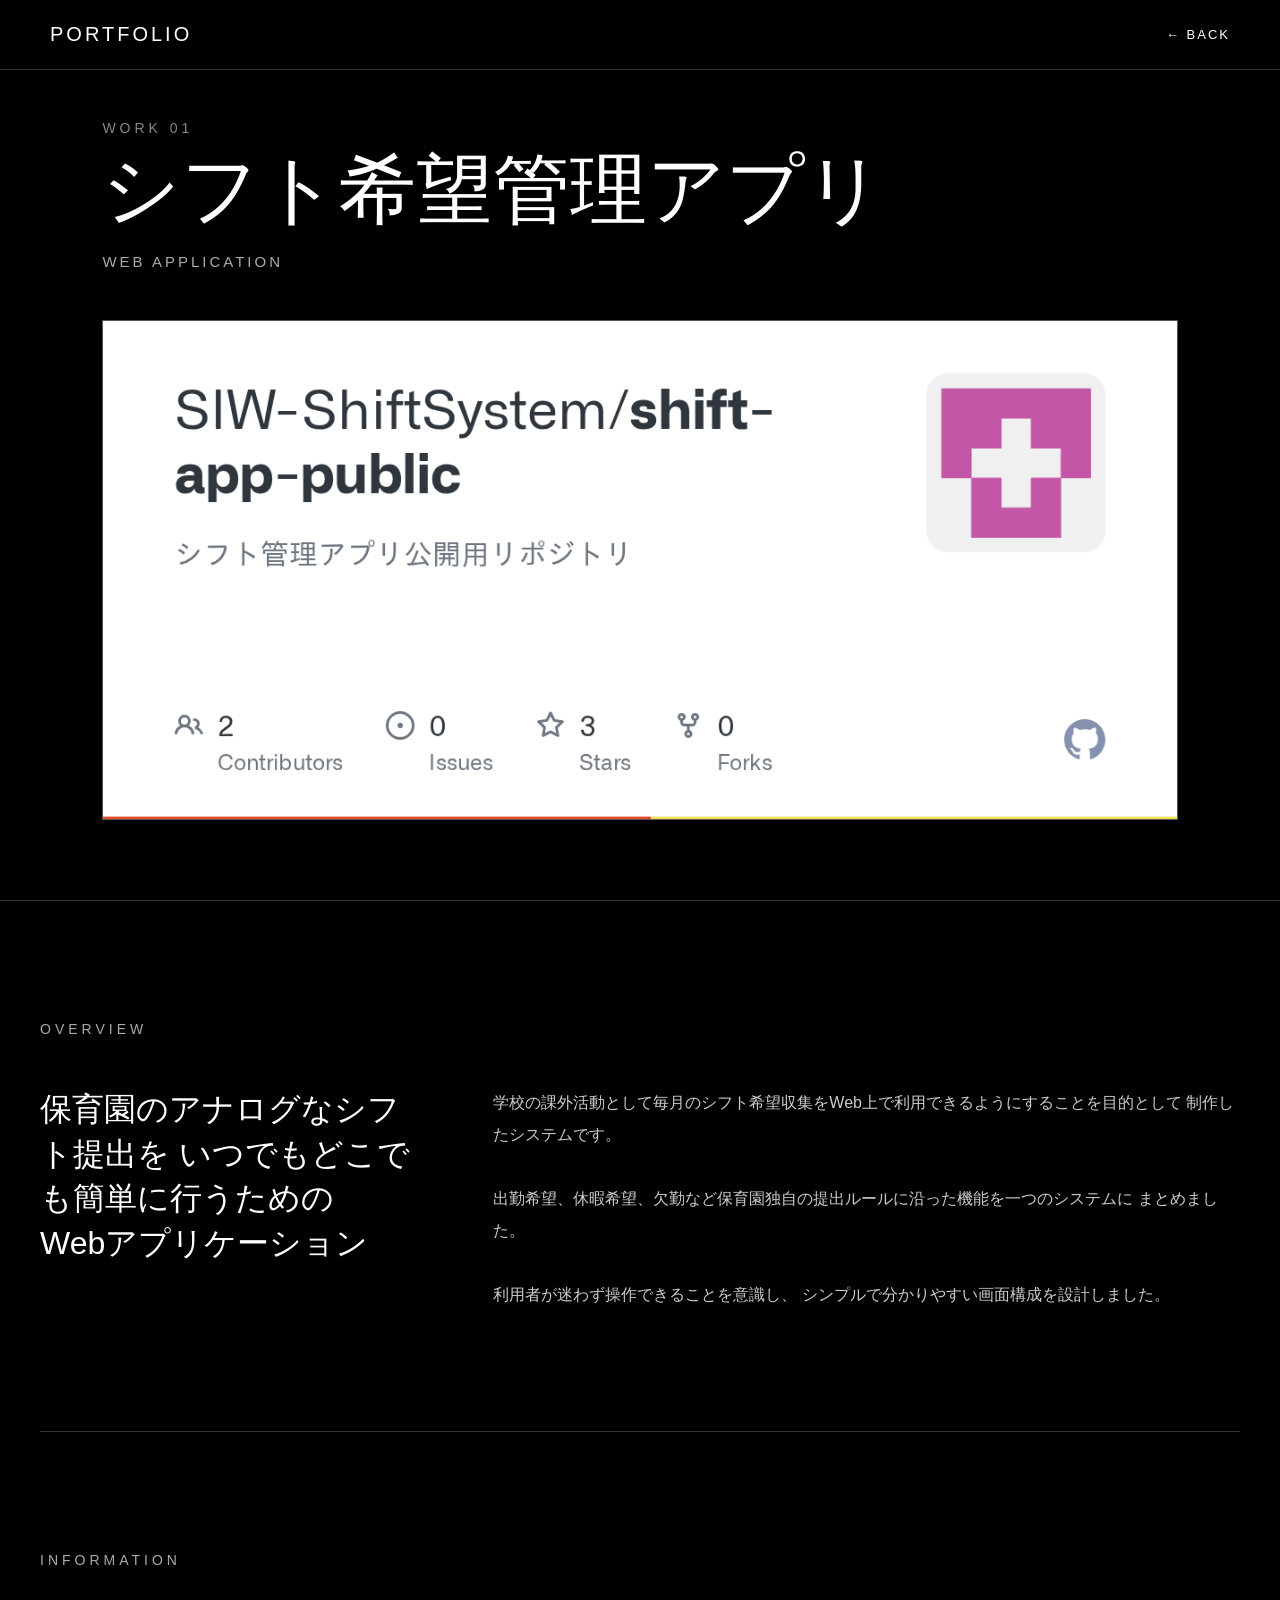
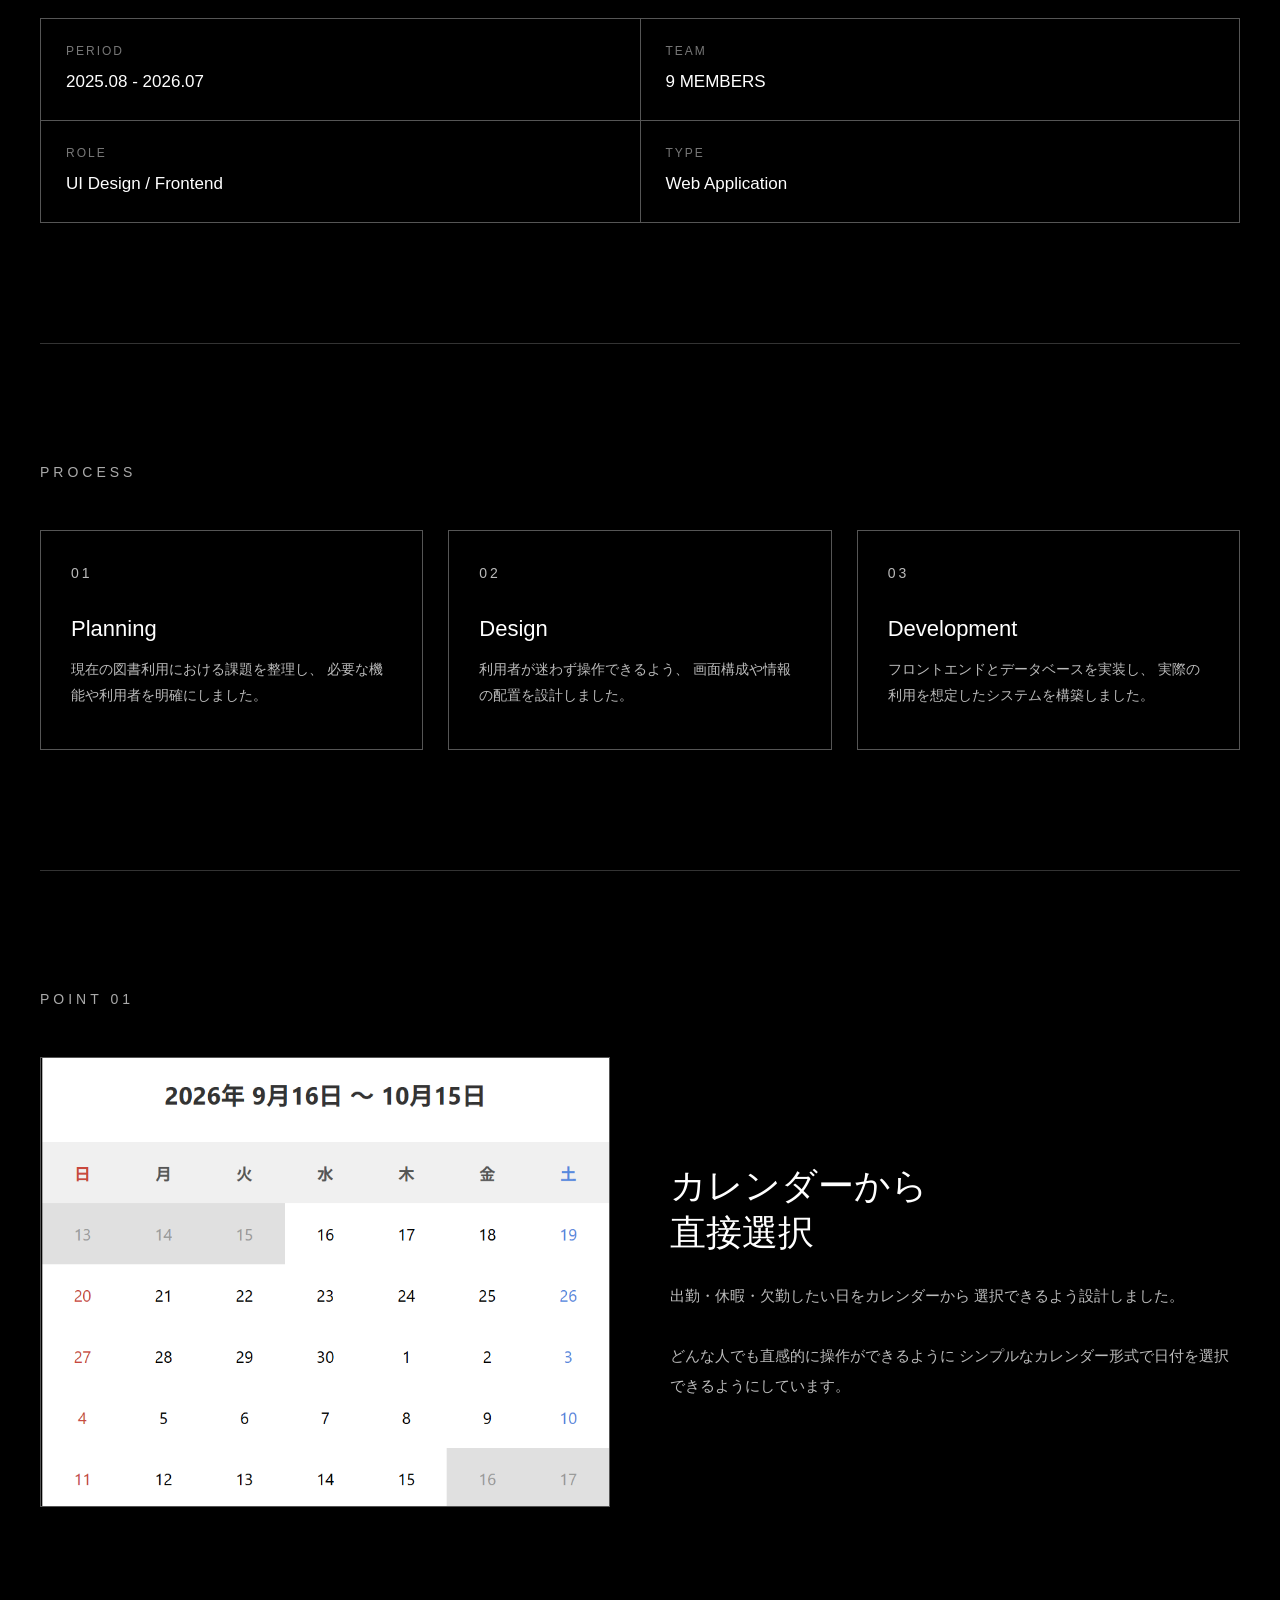
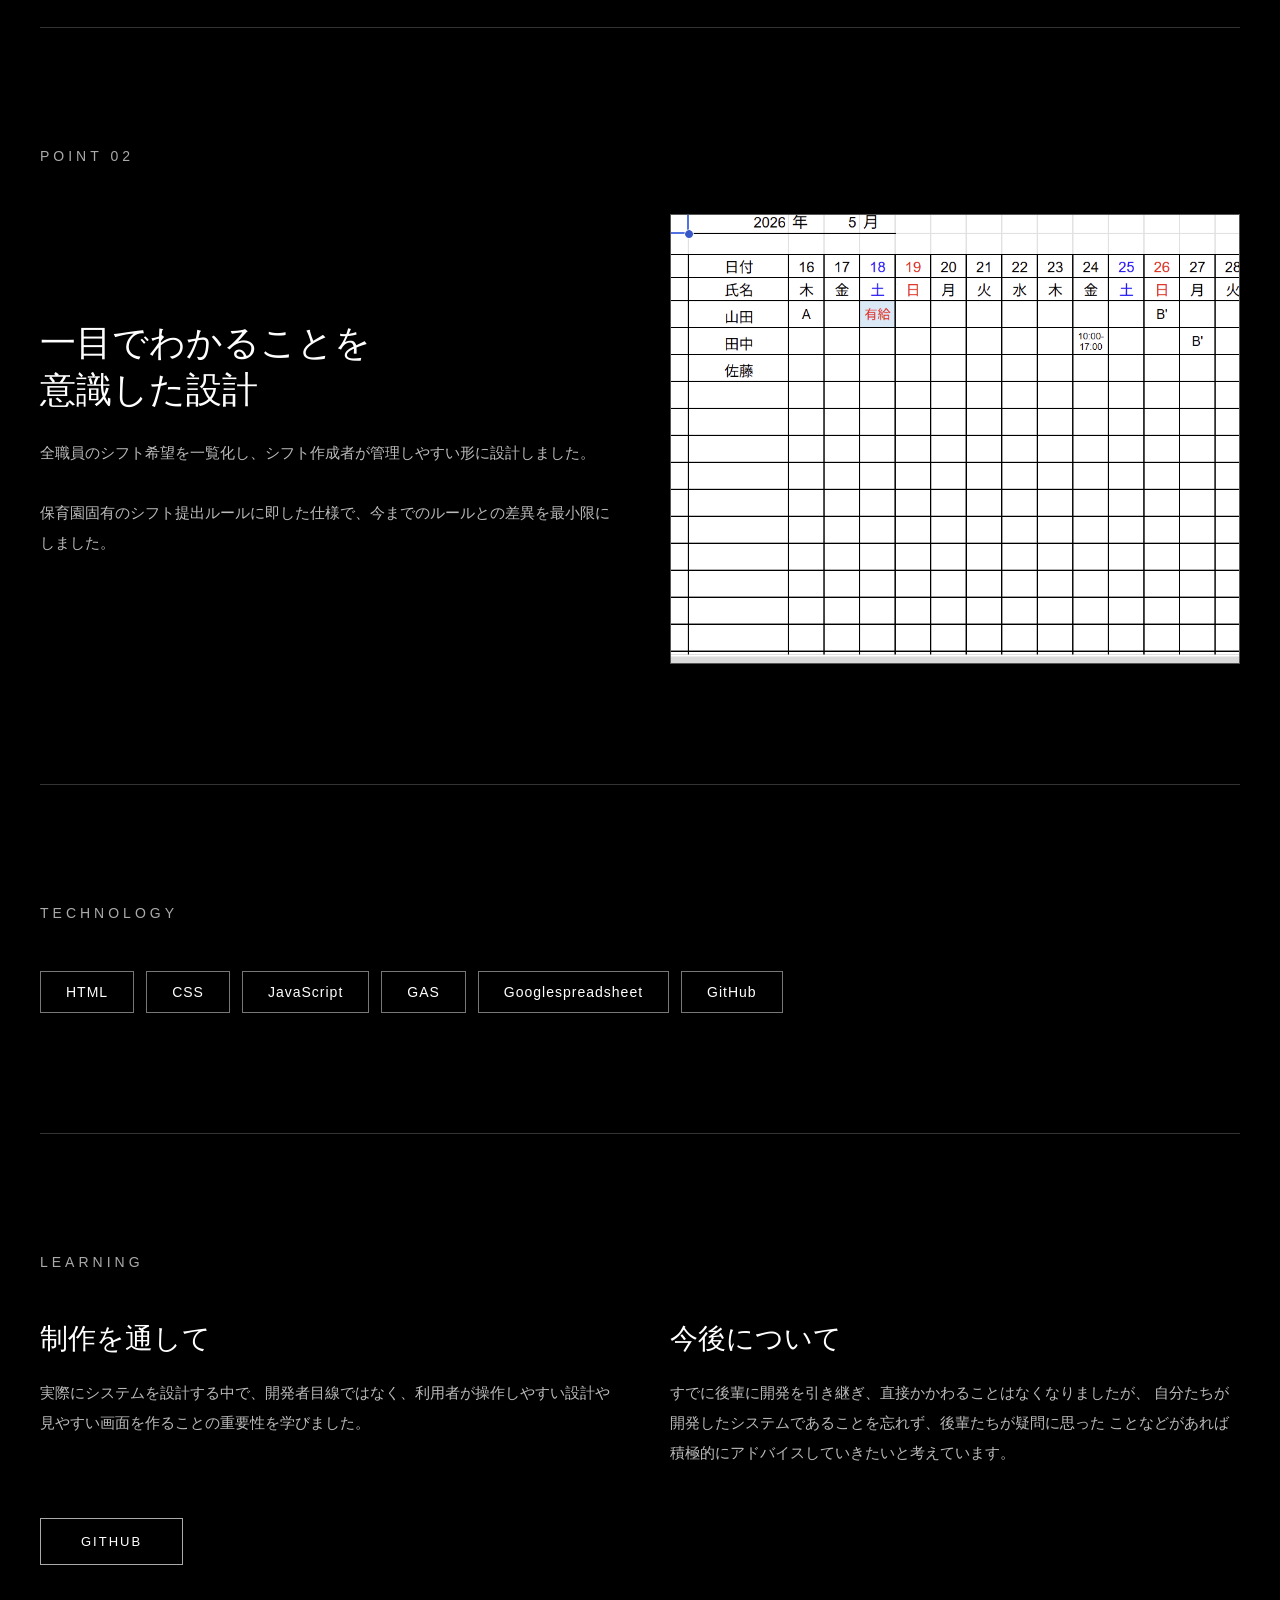
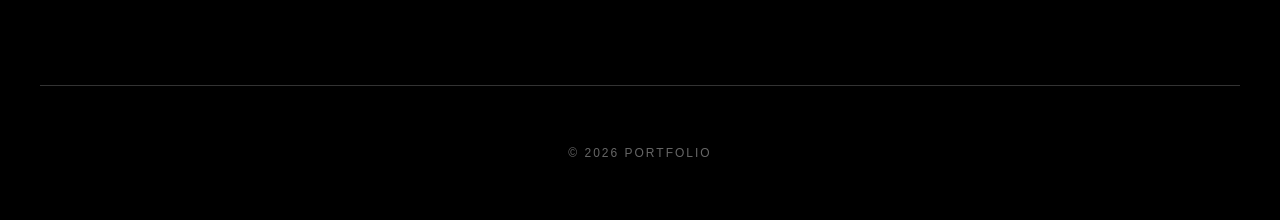
==== work-1.html @ 4e3cce35 "work-1.htmlの追加やそれに付随する" ====
<!DOCTYPE html>
<html lang="ja">

<head>
    <meta charset="UTF-8">
    <meta name="viewport" content="width=device-width, initial-scale=1.0">

    <title>WORK | Portfolio</title>

    <style>
        * {
            box-sizing: border-box;
            margin: 0;
            padding: 0;
        }

        html {
            scroll-behavior: smooth;
        }

        body {
            background: #000;
            color: #fff;
            font-family:
                Arial,
                "Noto Sans JP",
                sans-serif;
        }

        a {
            color: inherit;
            text-decoration: none;
        }

        /* ========================================
           HEADER
        ======================================== */

        header {
            position: fixed;
            top: 0;
            left: 0;

            width: 100%;
            height: 70px;

            display: flex;
            align-items: center;
            justify-content: space-between;

            padding: 0 50px;

            background: rgba(0, 0, 0, 0.85);
            border-bottom: 1px solid #333;

            z-index: 100;
        }

        .logo {
            font-size: 20px;
            letter-spacing: 3px;
        }

        .back {
            font-size: 13px;
            letter-spacing: 2px;
        }

        /* ========================================
           HERO
        ======================================== */

        .work-hero {
            min-height: 100vh;

            display: flex;
            align-items: center;

            padding: 120px 8% 80px;

            border-bottom: 1px solid #333;
        }

        .hero-inner {
            width: 1200px;
            max-width: 100%;
            margin: 0 auto;
        }

        .work-number {
            margin-bottom: 15px;

            font-size: 14px;
            letter-spacing: 4px;
            color: #888;
        }

        .work-title {
            font-size: clamp(42px, 6vw, 90px);
            font-weight: 400;
            line-height: 1;

            margin-bottom: 25px;
        }

        .work-category {
            font-size: 15px;
            letter-spacing: 3px;
            color: #aaa;

            margin-bottom: 50px;
        }

        .hero-image {
            width: 100%;
            height: 500px;

            overflow: hidden;

            border: 1px solid #555;
        }

        .hero-image img {
            width: 100%;
            height: 100%;

            object-fit: cover;

            display: block;
        }

        /* ========================================
           COMMON
        ======================================== */

        .section {
            width: 1200px;
            max-width: calc(100% - 80px);

            margin: 0 auto;
            padding: 120px 0;

            border-bottom: 1px solid #333;
        }

        .section-title {
            margin-bottom: 50px;

            font-size: 14px;
            font-weight: 400;
            letter-spacing: 4px;

            color: #aaa;
        }

        /* ========================================
           OVERVIEW
        ======================================== */

        .overview {
            display: grid;
            grid-template-columns: 1fr 2fr;

            gap: 80px;
        }

        .overview-lead {
            font-size: 32px;
            font-weight: 400;
            line-height: 1.4;
        }

        .overview-text {
            font-size: 16px;
            line-height: 2;

            color: #ccc;
        }

        /* ========================================
           INFORMATION
        ======================================== */

        .information {
            display: grid;
            grid-template-columns: repeat(2, 1fr);

            border-top: 1px solid #555;
            border-left: 1px solid #555;
        }

        .info-item {
            padding: 25px;

            border-right: 1px solid #555;
            border-bottom: 1px solid #555;
        }

        .info-label {
            margin-bottom: 10px;

            font-size: 12px;
            letter-spacing: 2px;

            color: #777;
        }

        .info-value {
            font-size: 17px;
            line-height: 1.6;
        }

        /* ========================================
           PROCESS
        ======================================== */

        .process {
            display: grid;
            grid-template-columns: repeat(3, 1fr);

            gap: 25px;
        }

        .process-item {
            padding: 30px;

            min-height: 220px;

            border: 1px solid #555;
        }

        .process-number {
            margin-bottom: 30px;

            font-size: 12px;
            letter-spacing: 3px;

            color: #777;
        }

        .process-item h3 {
            margin-bottom: 15px;

            font-size: 22px;
            font-weight: 400;
        }

        .process-item p {
            font-size: 14px;
            line-height: 1.8;

            color: #bbb;
        }

        /* ========================================
           POINT
        ======================================== */

        .point {
            display: grid;
            grid-template-columns: 1fr 1fr;

            gap: 60px;

            align-items: center;
        }

        .point-image {
            height: 450px;

            border: 1px solid #555;
            overflow: hidden;
        }

        .point-image img {
            width: 100%;
            height: 100%;

            object-fit: cover;
        }

        .point-content h3 {
            margin-bottom: 25px;

            font-size: 36px;
            font-weight: 400;
            line-height: 1.3;
        }

        .point-content p {
            font-size: 15px;
            line-height: 2;

            color: #bbb;
        }

        /* ========================================
           TECHNOLOGY
        ======================================== */

        .technology-list {
            display: flex;
            flex-wrap: wrap;

            gap: 12px;
        }

        .technology-list span {
            padding: 12px 25px;

            border: 1px solid #777;

            font-size: 14px;
            letter-spacing: 1px;
        }

        /* ========================================
           RESULT
        ======================================== */

        .result {
            display: grid;
            grid-template-columns: 1fr 1fr;

            gap: 60px;
        }

        .result h3 {
            margin-bottom: 20px;

            font-size: 28px;
            font-weight: 400;
        }

        .result p {
            font-size: 15px;
            line-height: 2;

            color: #bbb;
        }

        /* ========================================
           LINKS
        ======================================== */

        .links {
            display: flex;
            gap: 20px;

            margin-top: 50px;
        }

        .links a {
            display: inline-block;

            padding: 15px 40px;

            border: 1px solid #aaa;

            font-size: 13px;
            letter-spacing: 2px;

            transition: 0.3s;
        }

        .links a:hover {
            background: #fff;
            color: #000;
        }

        /* ========================================
           FOOTER
        ======================================== */

        footer {
            padding: 60px 0;

            text-align: center;

            color: #666;

            font-size: 12px;
            letter-spacing: 2px;
        }

        /* ========================================
           RESPONSIVE
        ======================================== */

        @media (max-width: 800px) {

            header {
                padding: 0 20px;
            }

            .work-hero {
                padding: 110px 20px 60px;
            }

            .hero-image {
                height: 300px;
            }

            .section {
                max-width: calc(100% - 40px);
                padding: 80px 0;
            }

            .overview,
            .point,
            .result {
                grid-template-columns: 1fr;
                gap: 35px;
            }

            .information {
                grid-template-columns: 1fr;
            }

            .process {
                grid-template-columns: 1fr;
            }

            .point-image {
                height: 300px;
            }

            .work-title {
                font-size: 48px;
            }
        }
    </style>
</head>

<body>

    <!-- ========================================
         HEADER
    ======================================== -->

    <header>

        <div class="logo">
            PORTFOLIO
        </div>

        <a href="index.html" class="back">
            ← BACK
        </a>

    </header>


    <!-- ========================================
         HERO
    ======================================== -->

    <main>

        <section class="work-hero">

            <div class="hero-inner">

                <p class="work-number">
                    WORK 01
                </p>

                <h1 class="work-title">
                    シフト希望管理アプリ
                </h1>

                <p class="work-category">
                    WEB APPLICATION
                </p>

                <div class="hero-image">
                    <img
                        src="images/shift-app-public.png"
                        alt="シフト希望管理アプリ">
                </div>

            </div>

        </section>


        <!-- ========================================
             OVERVIEW
        ======================================== -->

        <section class="section">

            <p class="section-title">
                OVERVIEW
            </p>

            <div class="overview">

                <h2 class="overview-lead">
                    保育園のアナログなシフト提出を
                    いつでもどこでも簡単に行うための<br>
                    Webアプリケーション
                </h2>

                <p class="overview-text">
                    学校の課外活動として毎月のシフト希望収集をWeb上で利用できるようにすることを目的として
                    制作したシステムです。<br><br>

                    出勤希望、休暇希望、欠勤など保育園独自の提出ルールに沿った機能を一つのシステムに
                    まとめました。<br><br>

                    利用者が迷わず操作できることを意識し、
                    シンプルで分かりやすい画面構成を設計しました。
                </p>

            </div>

        </section>


        <!-- ========================================
             INFORMATION
        ======================================== -->

        <section class="section">

            <p class="section-title">
                INFORMATION
            </p>

            <div class="information">

                <div class="info-item">
                    <p class="info-label">
                        PERIOD
                    </p>

                    <p class="info-value">
                        2025.08 - 2026.07
                    </p>
                </div>

                <div class="info-item">
                    <p class="info-label">
                        TEAM
                    </p>

                    <p class="info-value">
                        9 MEMBERS
                    </p>
                </div>

                <div class="info-item">
                    <p class="info-label">
                        ROLE
                    </p>

                    <p class="info-value">
                        UI Design / Frontend 
                    </p>
                </div>

                <div class="info-item">
                    <p class="info-label">
                        TYPE
                    </p>

                    <p class="info-value">
                        Web Application
                    </p>
                </div>

            </div>

        </section>


        <!-- ========================================
             PROCESS
        ======================================== -->

        <section class="section">

            <p class="section-title">
                PROCESS
            </p>

            <div class="process">

                <div class="process-item">

                    <p class="process-number">
                        01
                    </p>

                    <h3>
                        Planning
                    </h3>

                    <p>
                        現在の図書利用における課題を整理し、
                        必要な機能や利用者を明確にしました。
                    </p>

                </div>


                <div class="process-item">

                    <p class="process-number">
                        02
                    </p>

                    <h3>
                        Design
                    </h3>

                    <p>
                        利用者が迷わず操作できるよう、
                        画面構成や情報の配置を設計しました。
                    </p>

                </div>


                <div class="process-item">

                    <p class="process-number">
                        03
                    </p>

                    <h3>
                        Development
                    </h3>

                    <p>
                        フロントエンドとデータベースを実装し、
                        実際の利用を想定したシステムを構築しました。
                    </p>

                </div>

            </div>

        </section>


        <!-- ========================================
             POINT 01
        ======================================== -->

        <section class="section">

            <p class="section-title">
                POINT 01
            </p>

            <div class="point">

                <div class="point-image">

                    <img
                        src="images/work-1.png"
                        alt="システム画面">

                </div>

                <div class="point-content">

                    <h3>
                        カレンダーから<br>
                        直接選択
                    </h3>

                    <p>
                        出勤・休暇・欠勤したい日をカレンダーから
                        選択できるよう設計しました。<br><br>

                        どんな人でも直感的に操作ができるように
                        シンプルなカレンダー形式で日付を選択できるようにしています。
                    </p>

                </div>

            </div>

        </section>


        <!-- ========================================
             POINT 02
        ======================================== -->

        <section class="section">

            <p class="section-title">
                POINT 02
            </p>

            <div class="point">

                <div class="point-content">

                    <h3>
                        一目でわかることを<br>
                        意識した設計
                    </h3>

                    <p>
                        全職員のシフト希望を一覧化し、シフト作成者が管理しやすい形に設計しました。<br><br>

                        保育園固有のシフト提出ルールに即した仕様で、今までのルールとの差異を最小限にしました。
                    </p>

                </div>

                <div class="point-image">

                    <img
                        src="images/work-2.png"
                        alt="データベース設計">

                </div>

            </div>

        </section>


        <!-- ========================================
             TECHNOLOGY
        ======================================== -->

        <section class="section">

            <p class="section-title">
                TECHNOLOGY
            </p>

            <div class="technology-list">

                <span>HTML</span>
                <span>CSS</span>
                <span>JavaScript</span>
                <span>GAS</span>
                <span>Googlespreadsheet</span>
                <span>GitHub</span>

            </div>

        </section>


        <!-- ========================================
             RESULT
        ======================================== -->

        <section class="section">

            <p class="section-title">
                LEARNING
            </p>

            <div class="result">

                <div>

                    <h3>
                        制作を通して
                    </h3>

                    <p>
                        実際にシステムを設計する中で、開発者目線ではなく、利用者が操作しやすい設計や
                        見やすい画面を作ることの重要性を学びました。
                    </p>

                </div>


                <div>

                    <h3>
                        今後について
                    </h3>

                    <p>
                        すでに後輩に開発を引き継ぎ、直接かかわることはなくなりましたが、
                        自分たちが開発したシステムであることを忘れず、後輩たちが疑問に思った
                        ことなどがあれば積極的にアドバイスしていきたいと考えています。
                    </p>

                </div>

            </div>


            <div class="links">

                <a href="https://github.com/SIW-ShiftSystem/shift-app-public" target="_blank">
                    GITHUB
                </a>

            </div>

        </section>

    </main>


    <!-- ========================================
         FOOTER
    ======================================== -->

    <footer>
        © 2026 PORTFOLIO
    </footer>

</body>

</html>
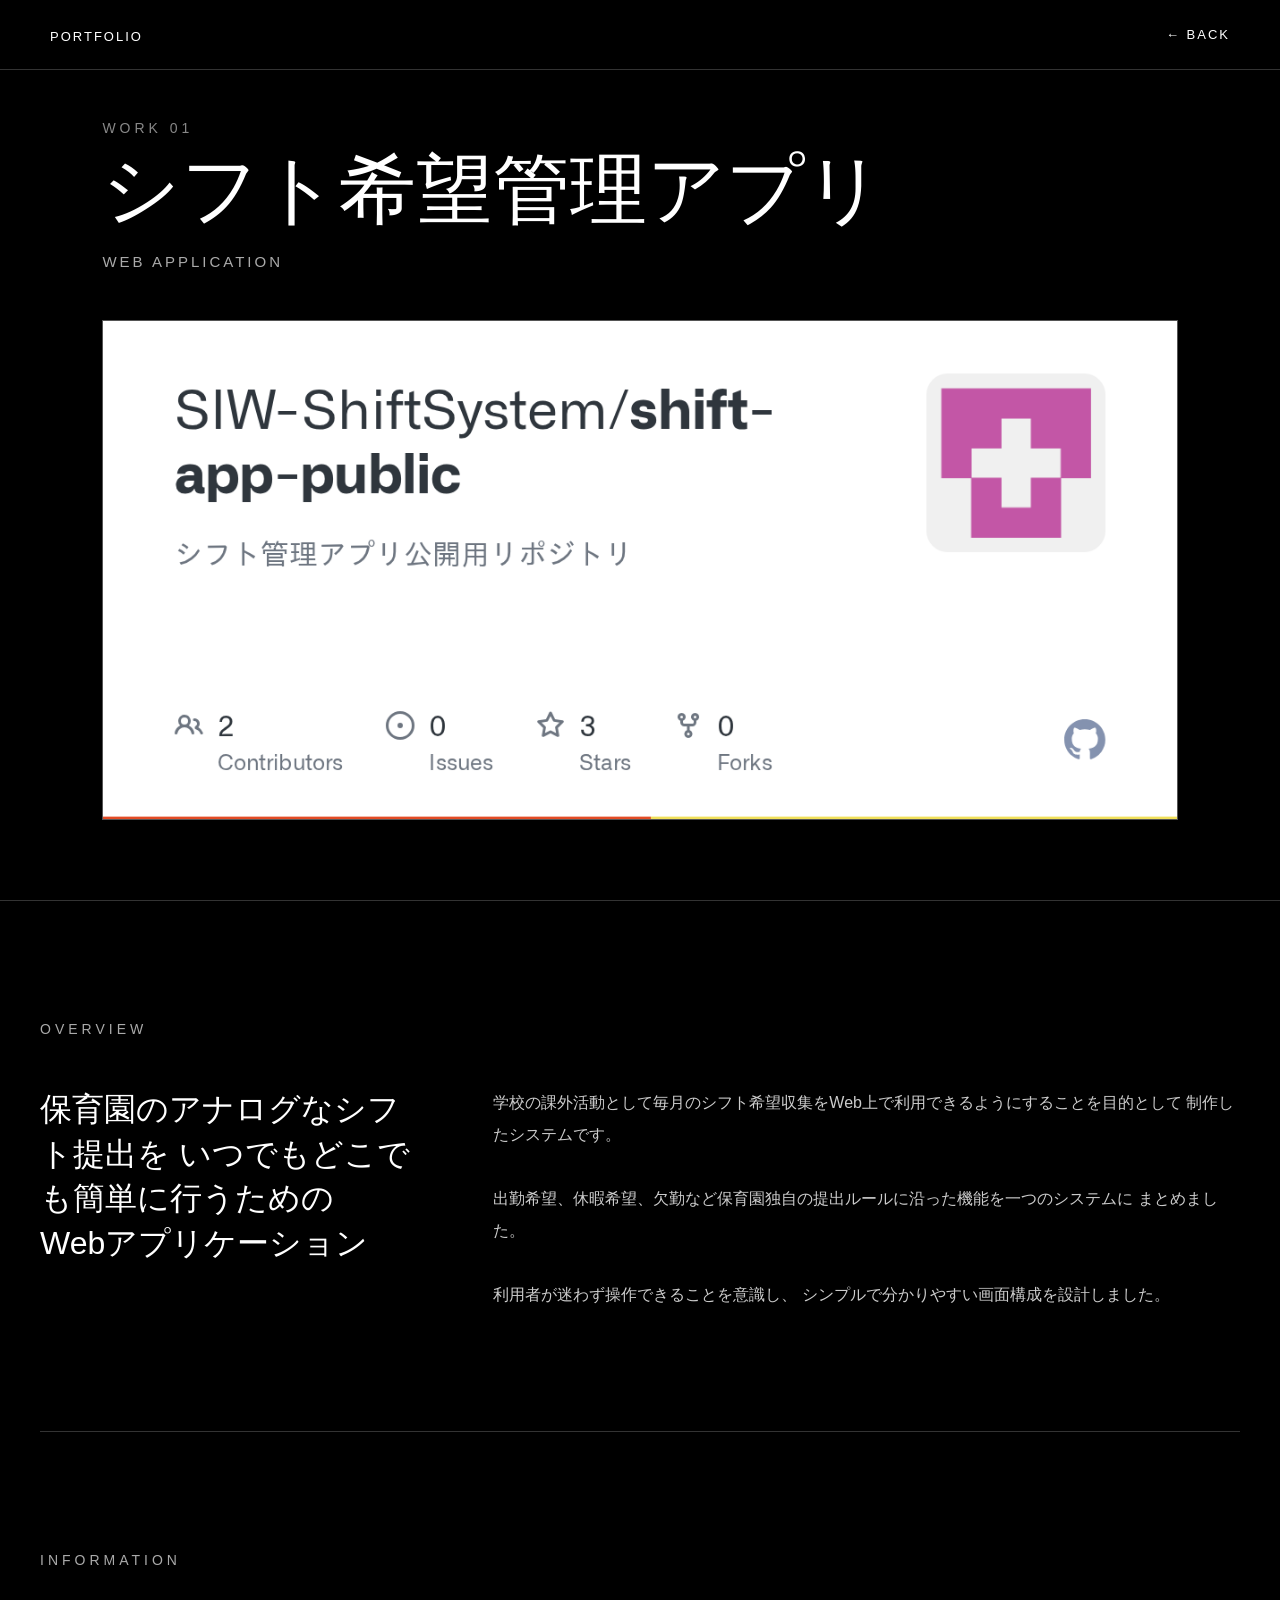
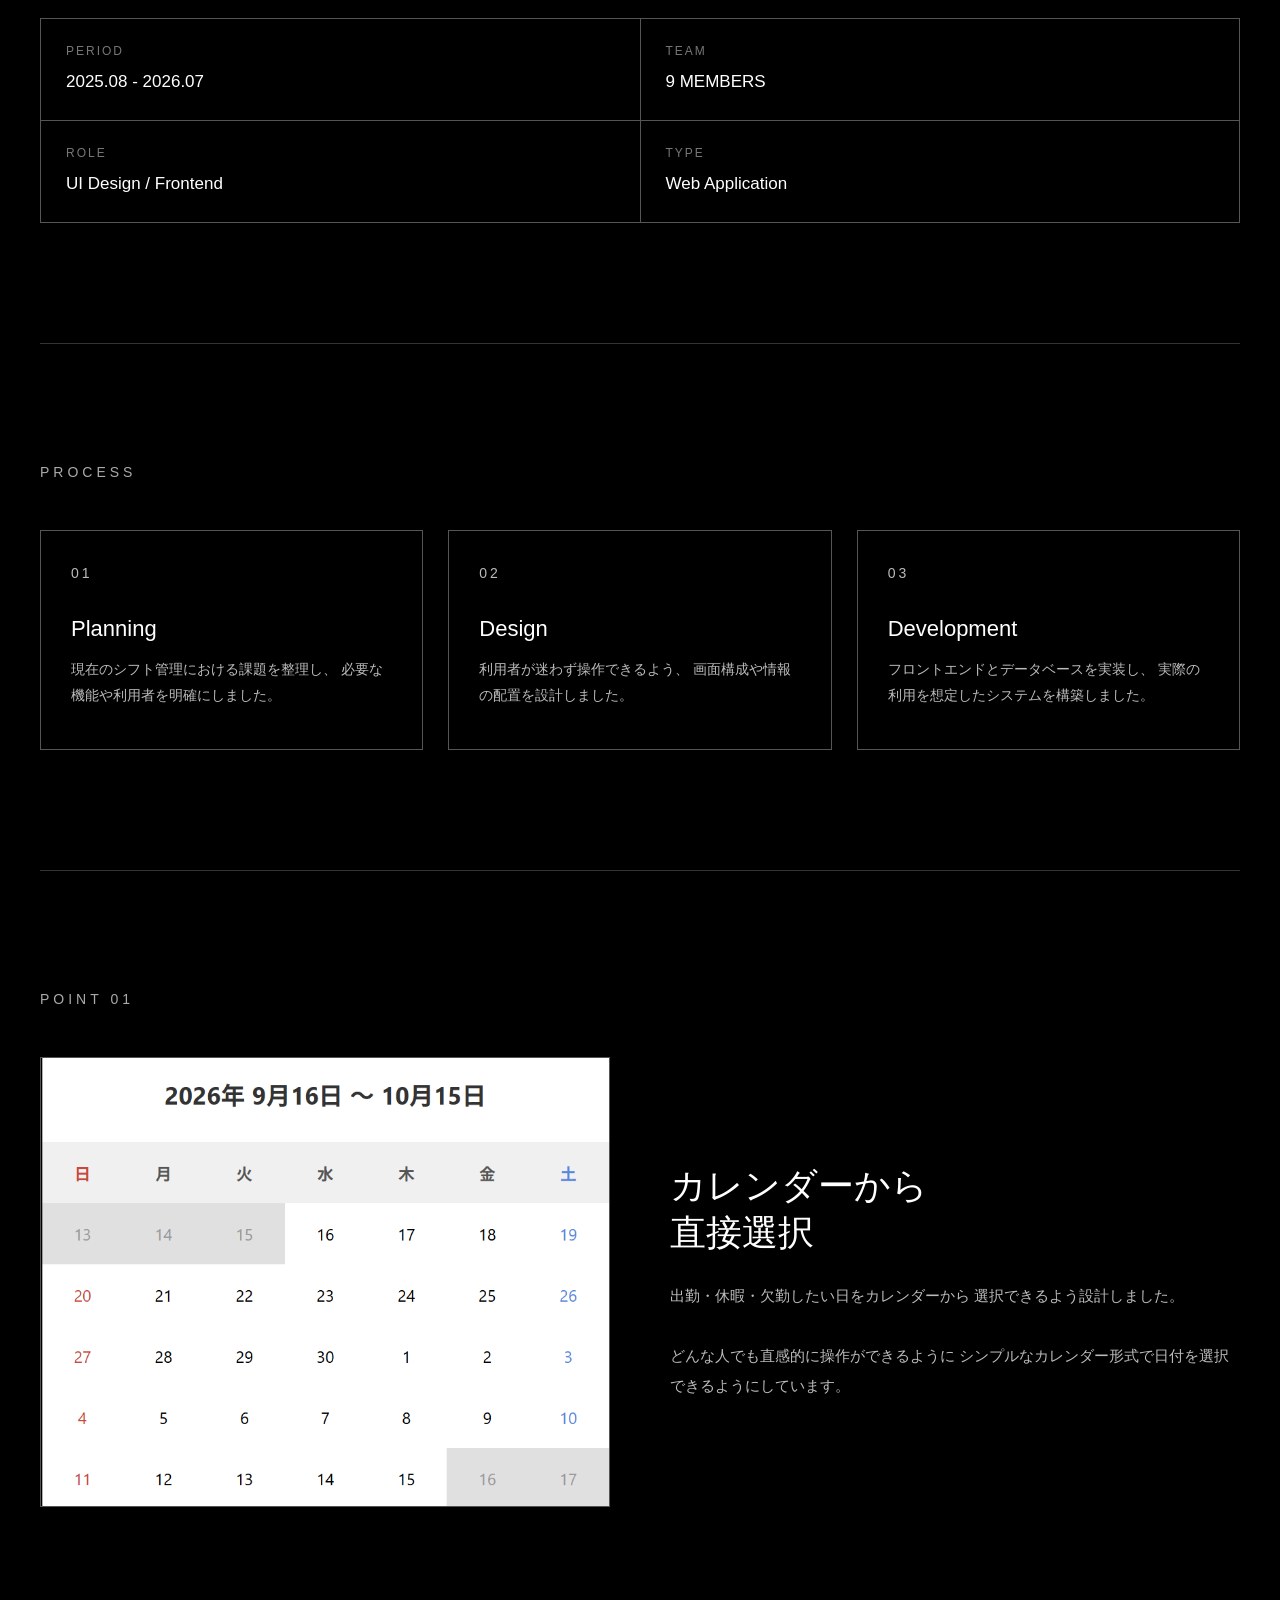
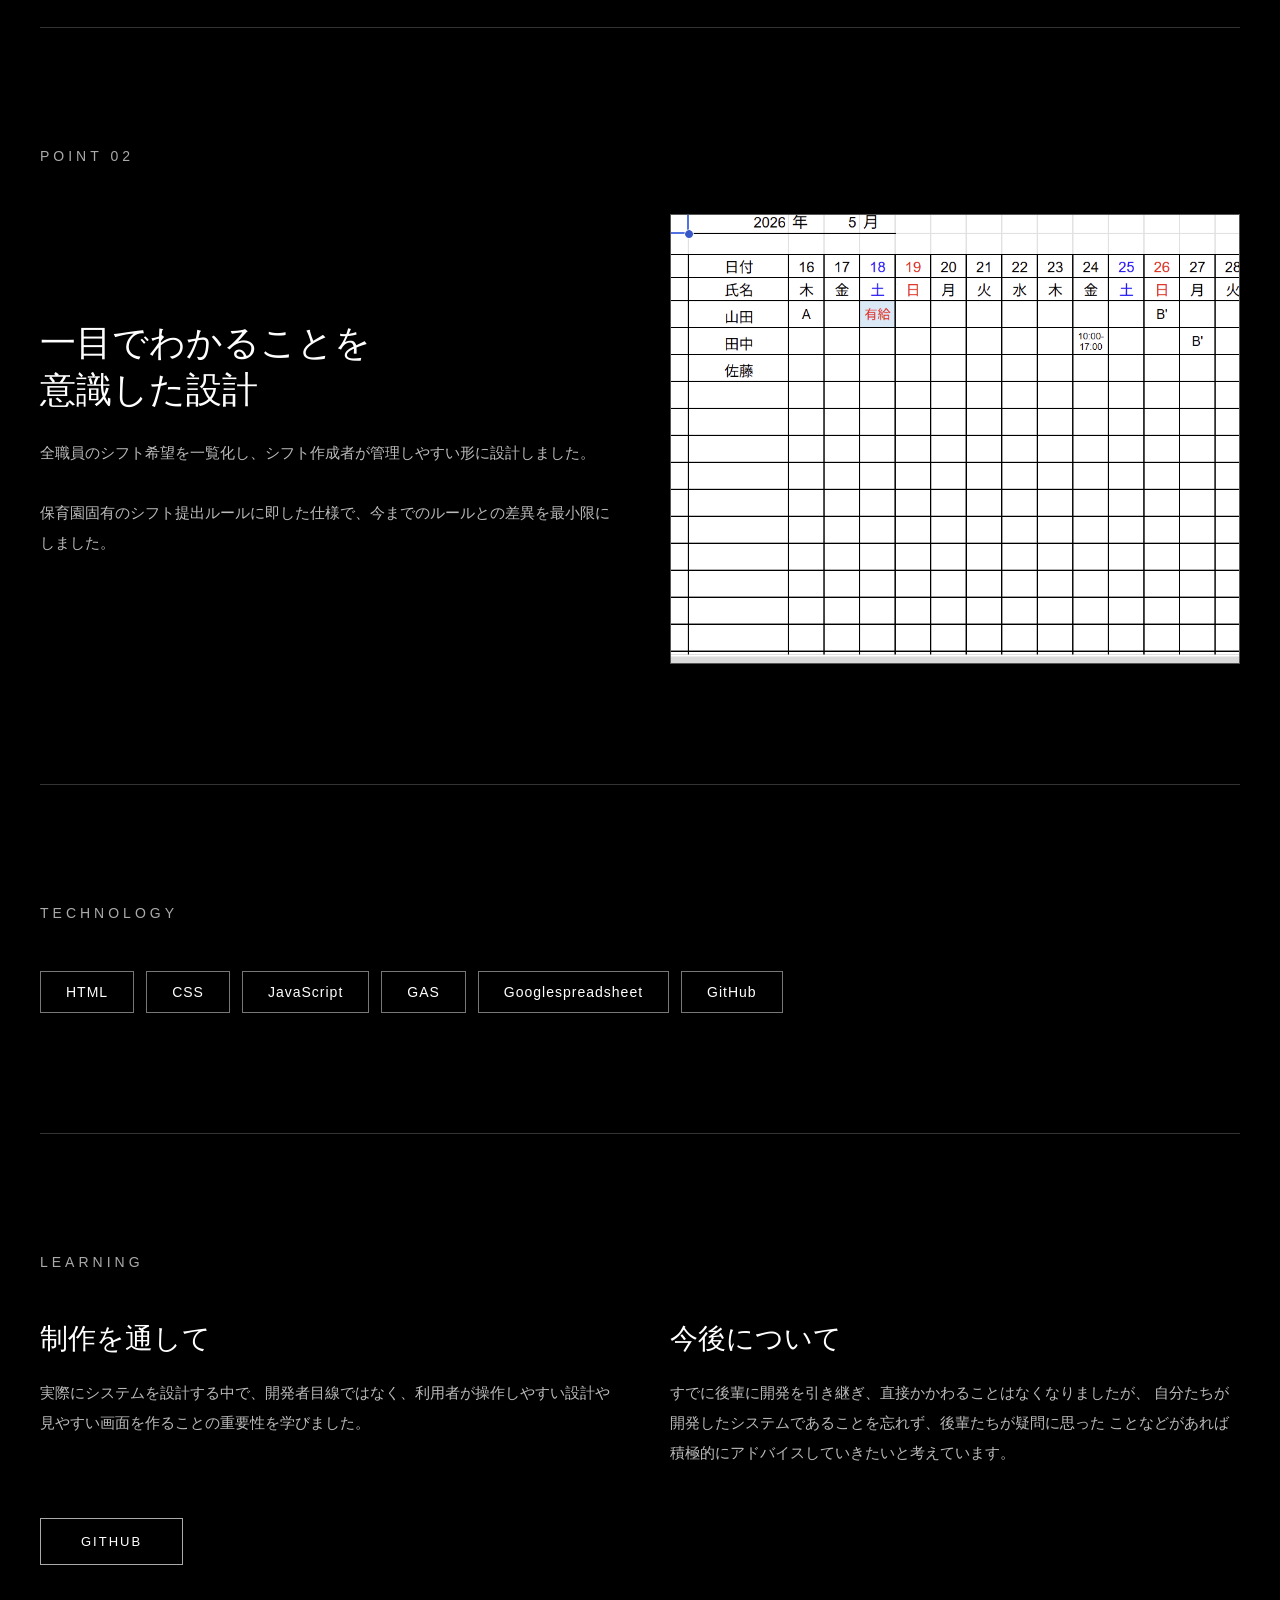
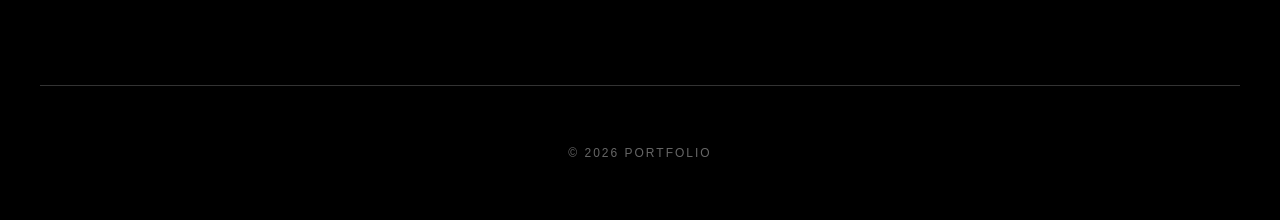
==== commit 3755ea3b: "work1.htmlのindexへのaタグをportfolioに変更" ====
--- a/work-1.html
+++ b/work-1.html
@@ -441,7 +441,7 @@
     <header>
 
         <div class="logo">
-            PORTFOLIO
+            <a href="index.html" class="back">PORTFOLIO</a>
         </div>
 
         <a href="index.html" class="back">
@@ -598,7 +598,7 @@
                     </h3>
 
                     <p>
-                        現在の図書利用における課題を整理し、
+                        現在のシフト管理における課題を整理し、
                         必要な機能や利用者を明確にしました。
                     </p>
 
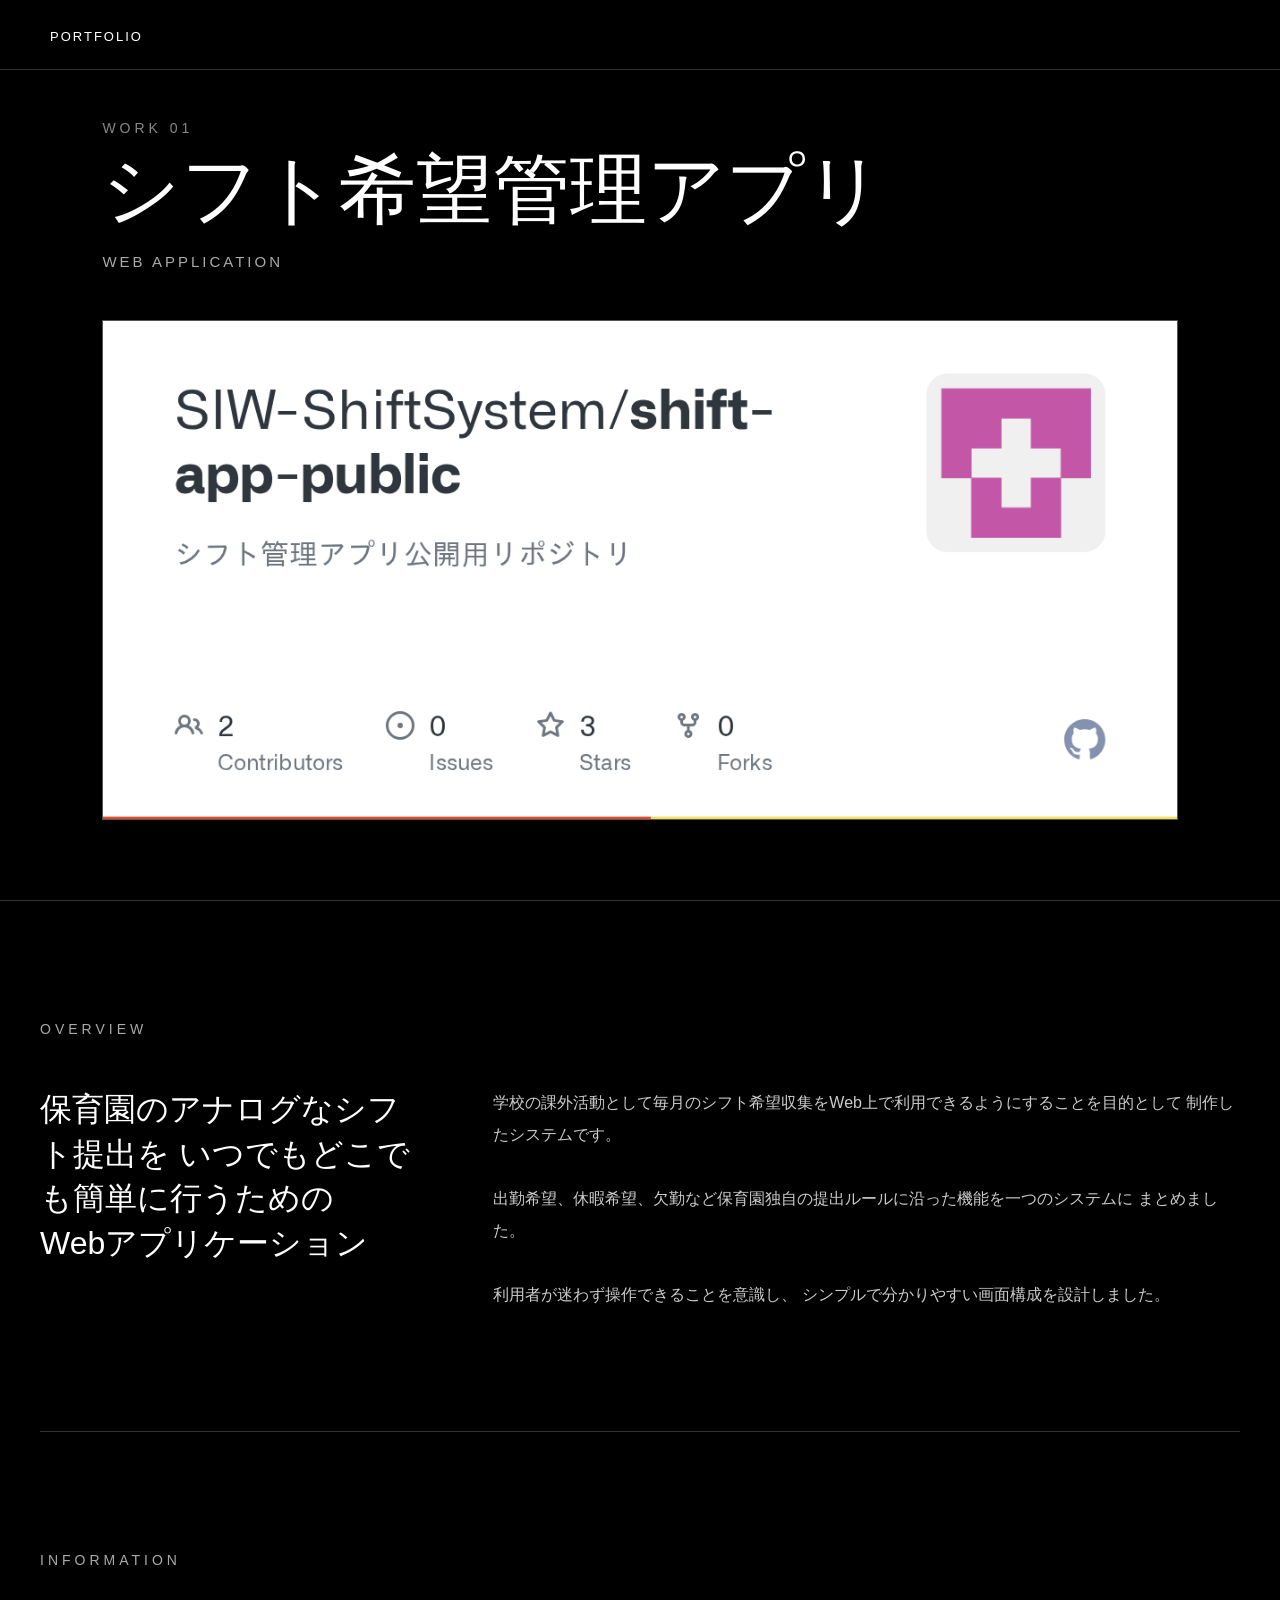
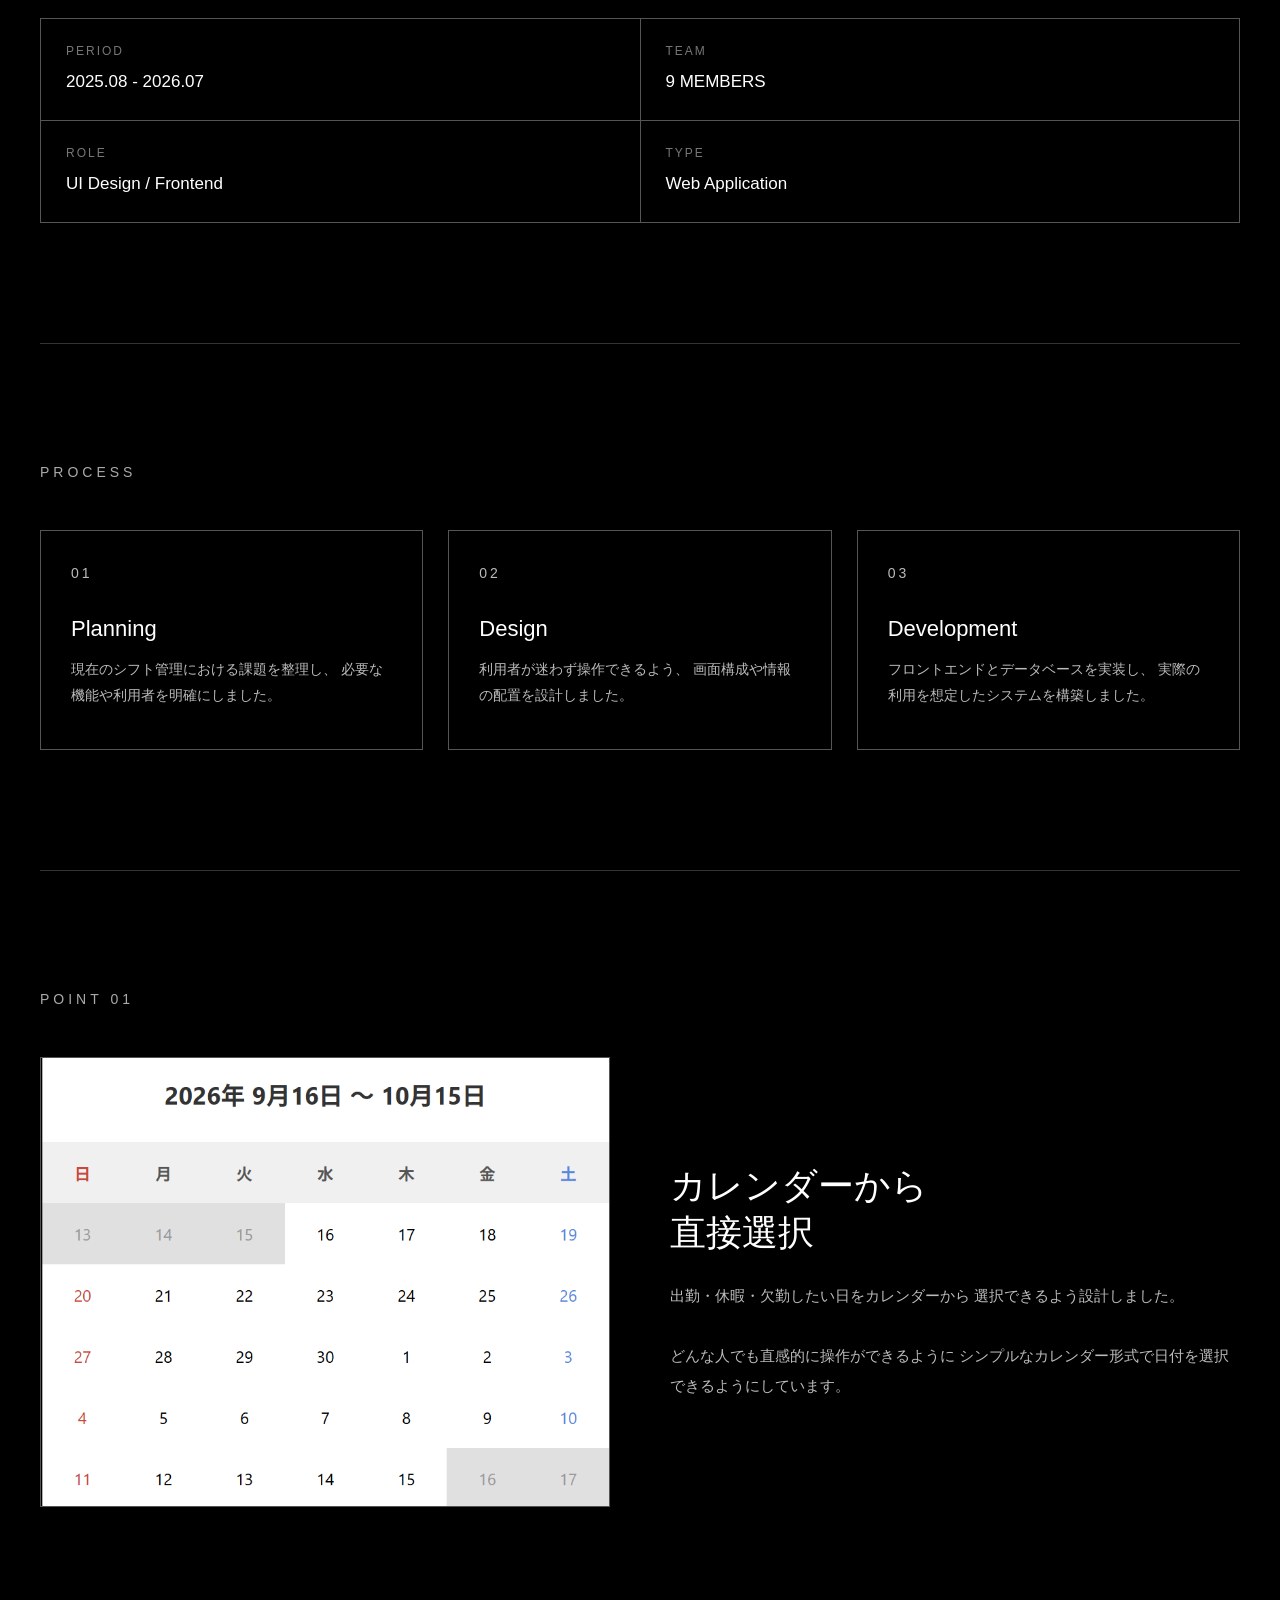
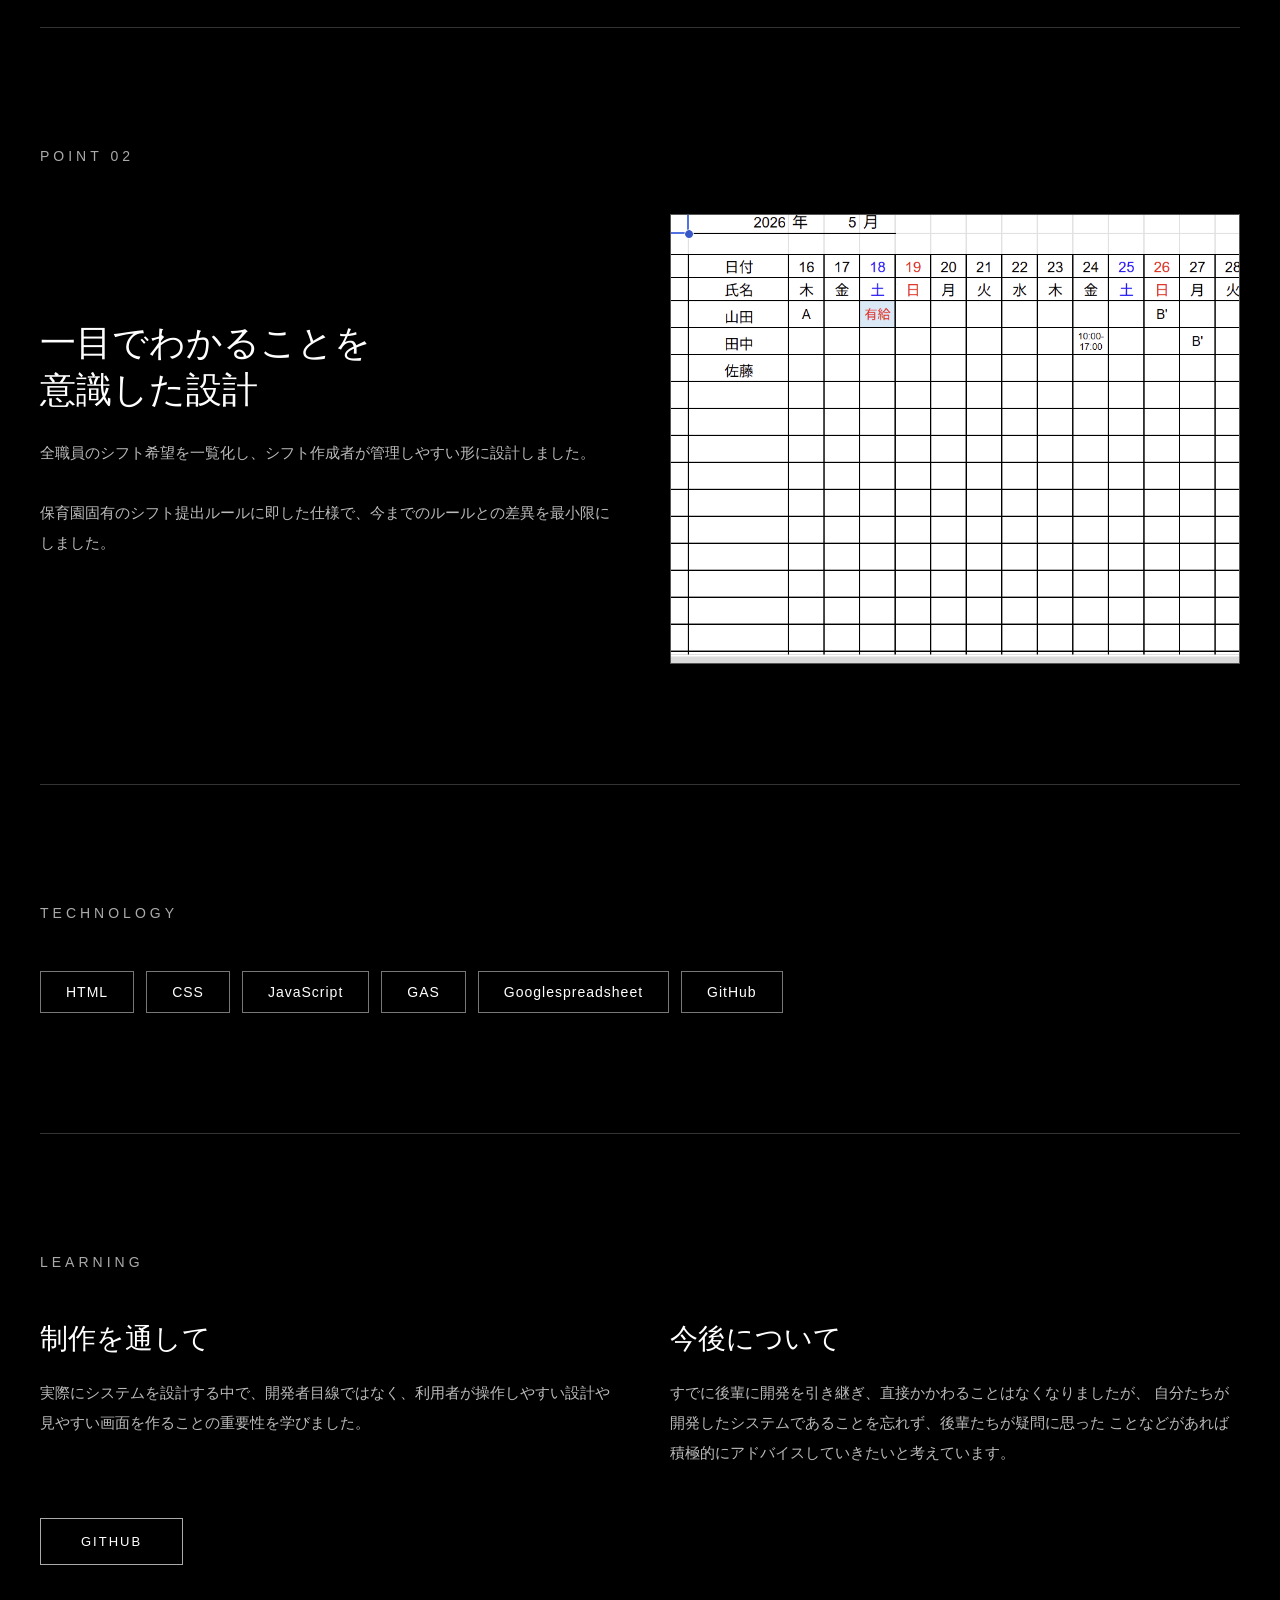
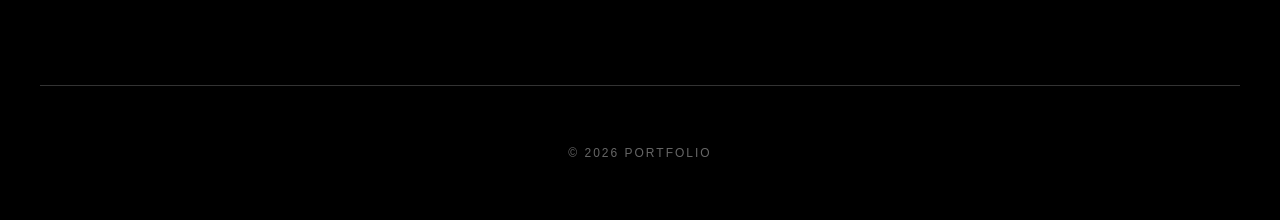
==== commit ff9b9ab5: "work2.htmlのaタグをlogoに移動 work1.htmlとwork2.htmlの" ====
--- a/work-1.html
+++ b/work-1.html
@@ -444,9 +444,7 @@
             <a href="index.html" class="back">PORTFOLIO</a>
         </div>
 
-        <a href="index.html" class="back">
-            ← BACK
-        </a>
+
 
     </header>
 
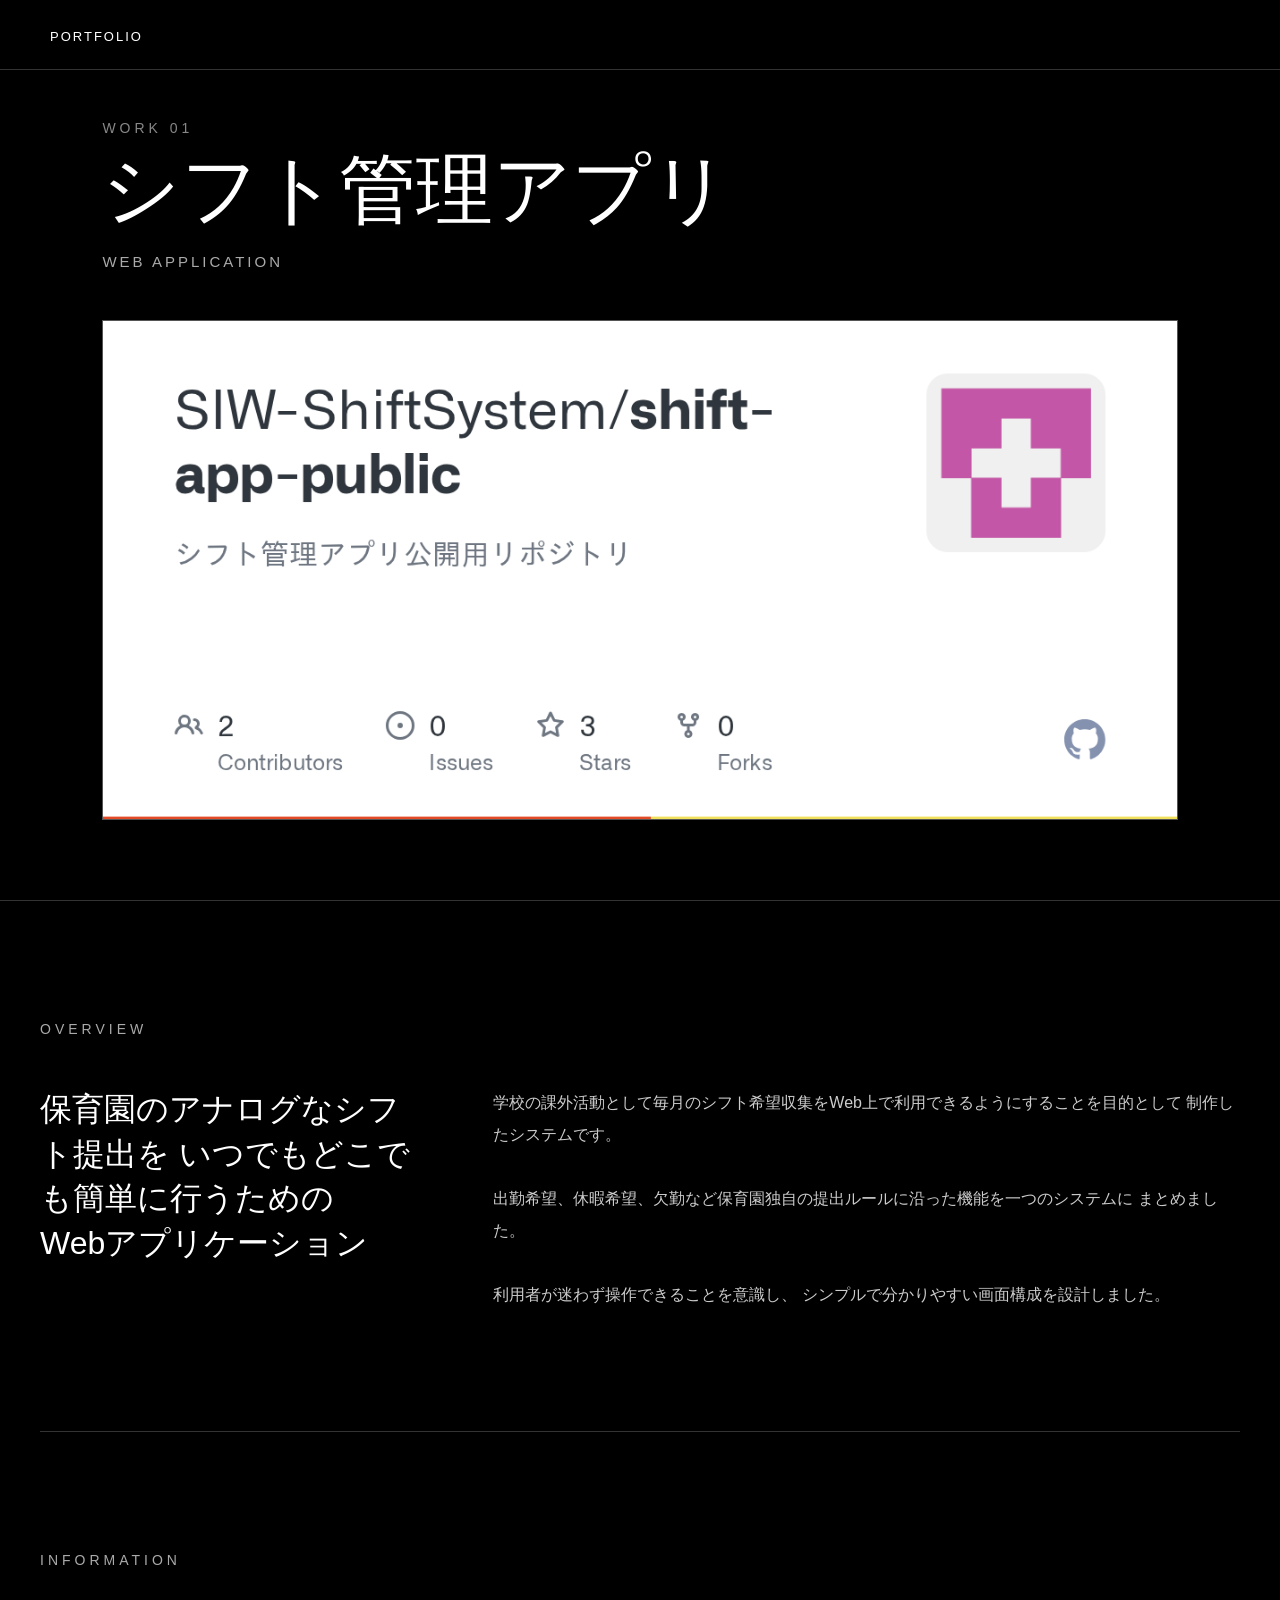
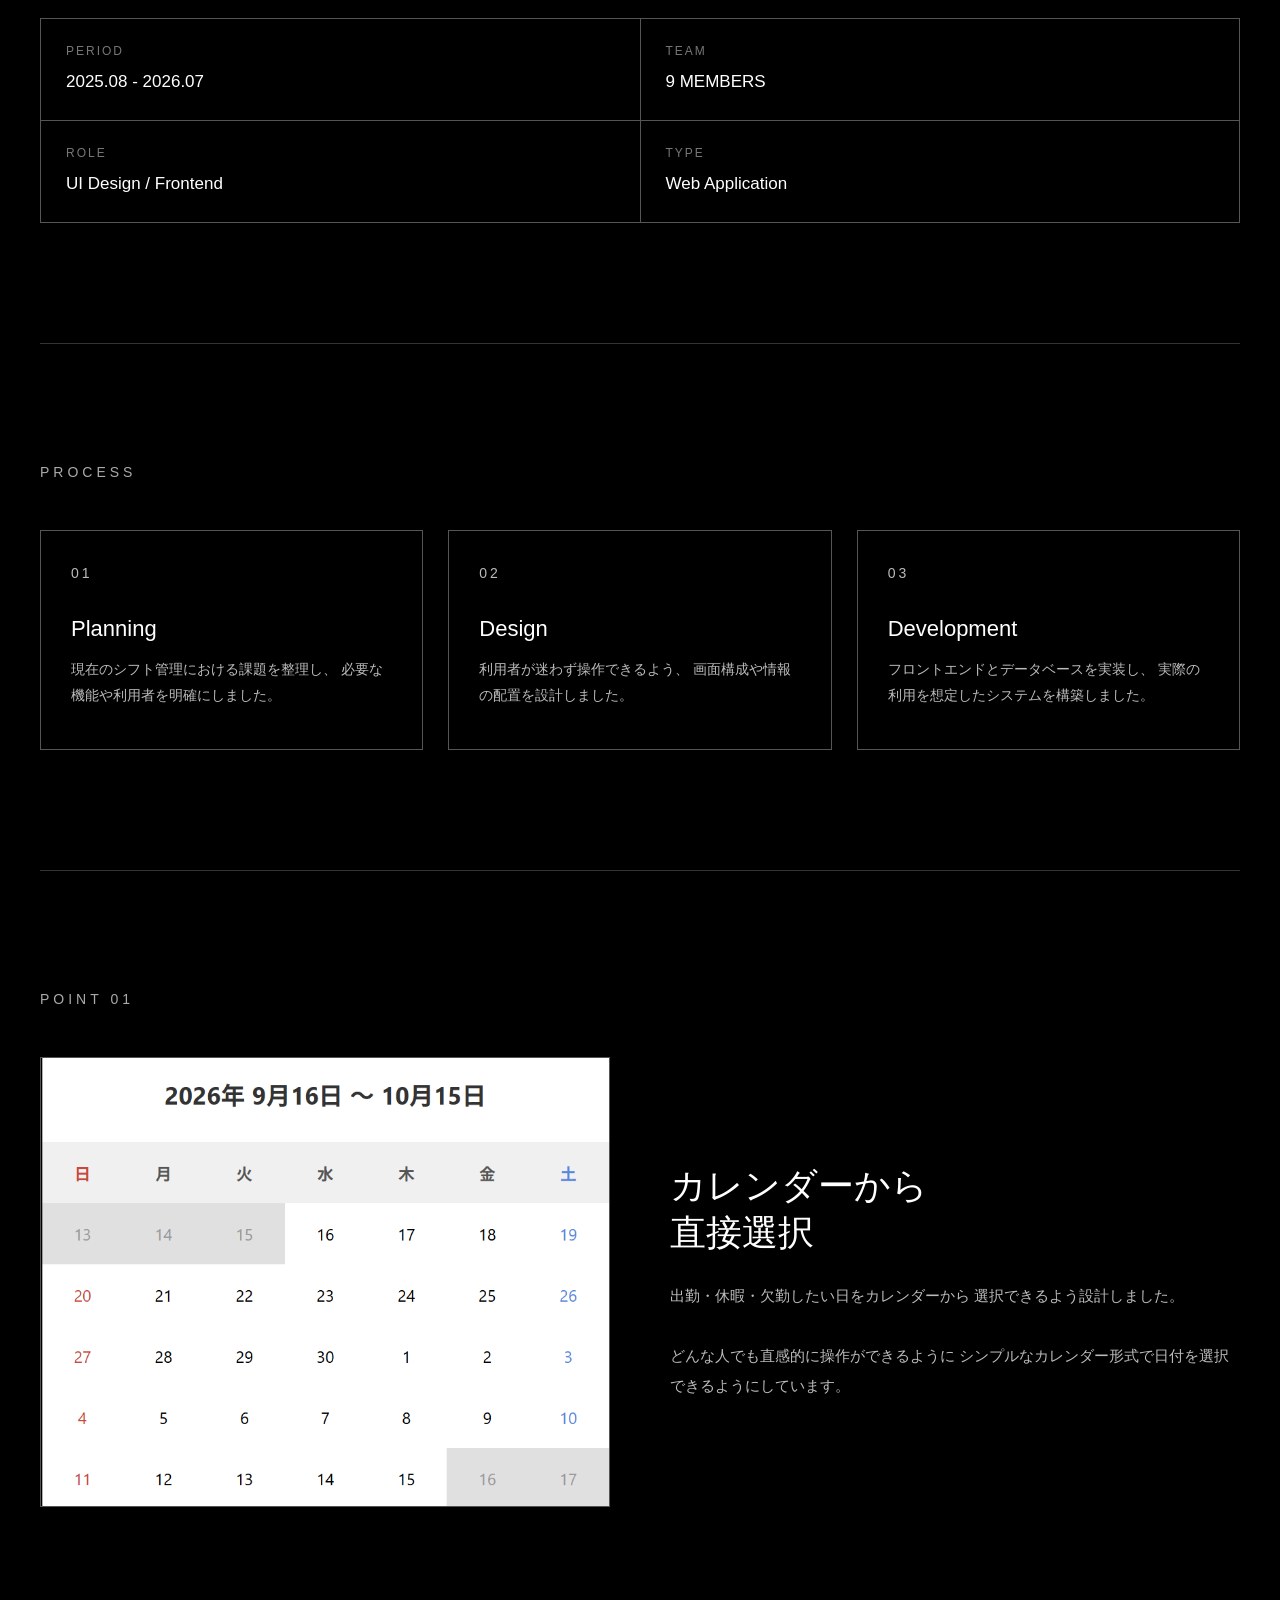
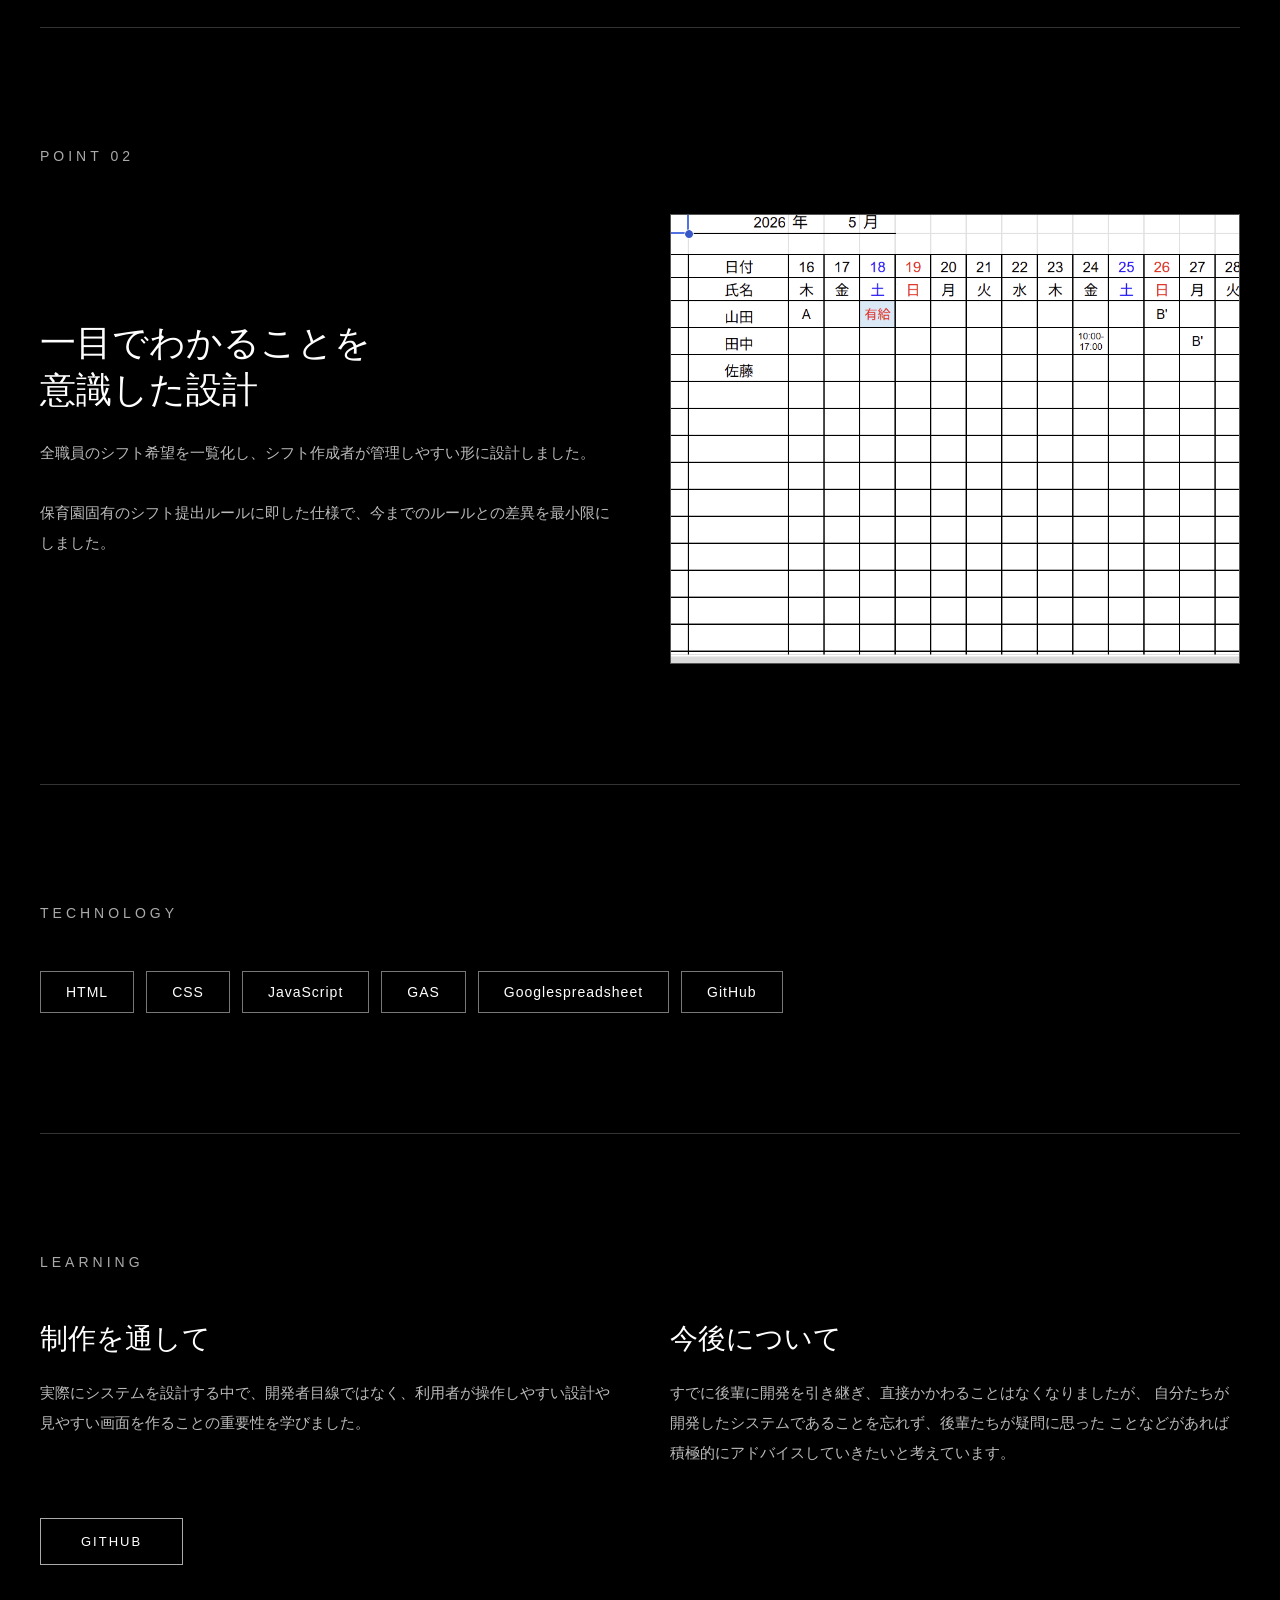
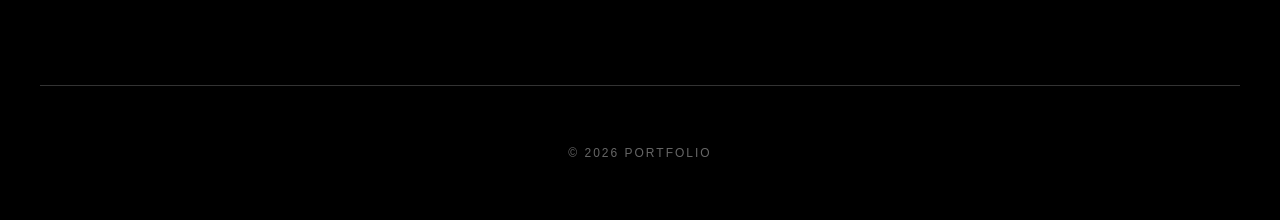
==== commit 3a3fe52d: "シフト管理アプリの文言を修正" ====
--- a/work-1.html
+++ b/work-1.html
@@ -6,6 +6,16 @@
     <meta name="viewport" content="width=device-width, initial-scale=1.0">
 
     <title>WORK | Portfolio</title>
+
+    <!-- Google tag (gtag.js) -->
+    <script async src="https://www.googletagmanager.com/gtag/js?id=G-5V167SDJRL"></script>
+    <script>
+    window.dataLayer = window.dataLayer || [];
+    function gtag(){dataLayer.push(arguments);}
+    gtag('js', new Date());
+
+    gtag('config', 'G-5V167SDJRL');
+    </script>
 
     <style>
         * {
@@ -464,7 +474,7 @@
                 </p>
 
                 <h1 class="work-title">
-                    シフト希望管理アプリ
+                    シフト管理アプリ
                 </h1>
 
                 <p class="work-category">
@@ -474,7 +484,7 @@
                 <div class="hero-image">
                     <img
                         src="images/shift-app-public.png"
-                        alt="シフト希望管理アプリ">
+                        alt="シフト管理アプリ">
                 </div>
 
             </div>
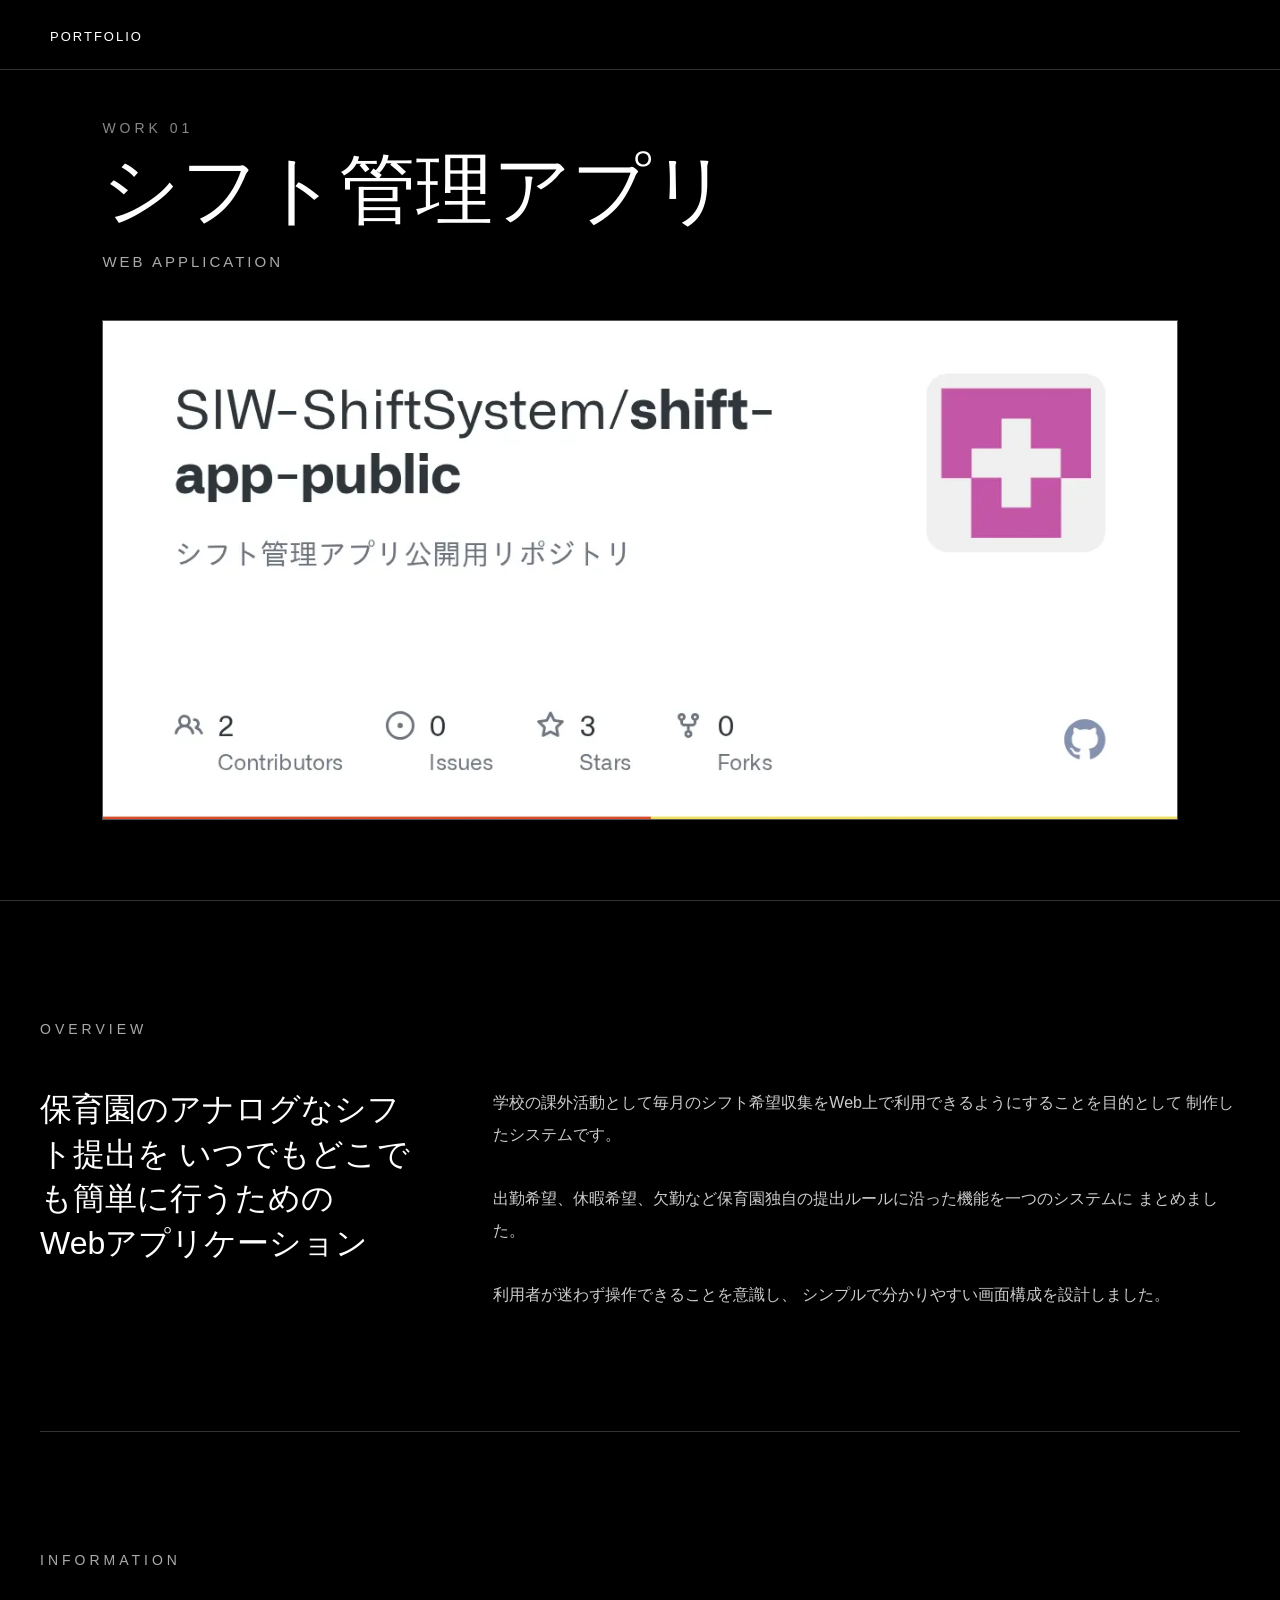
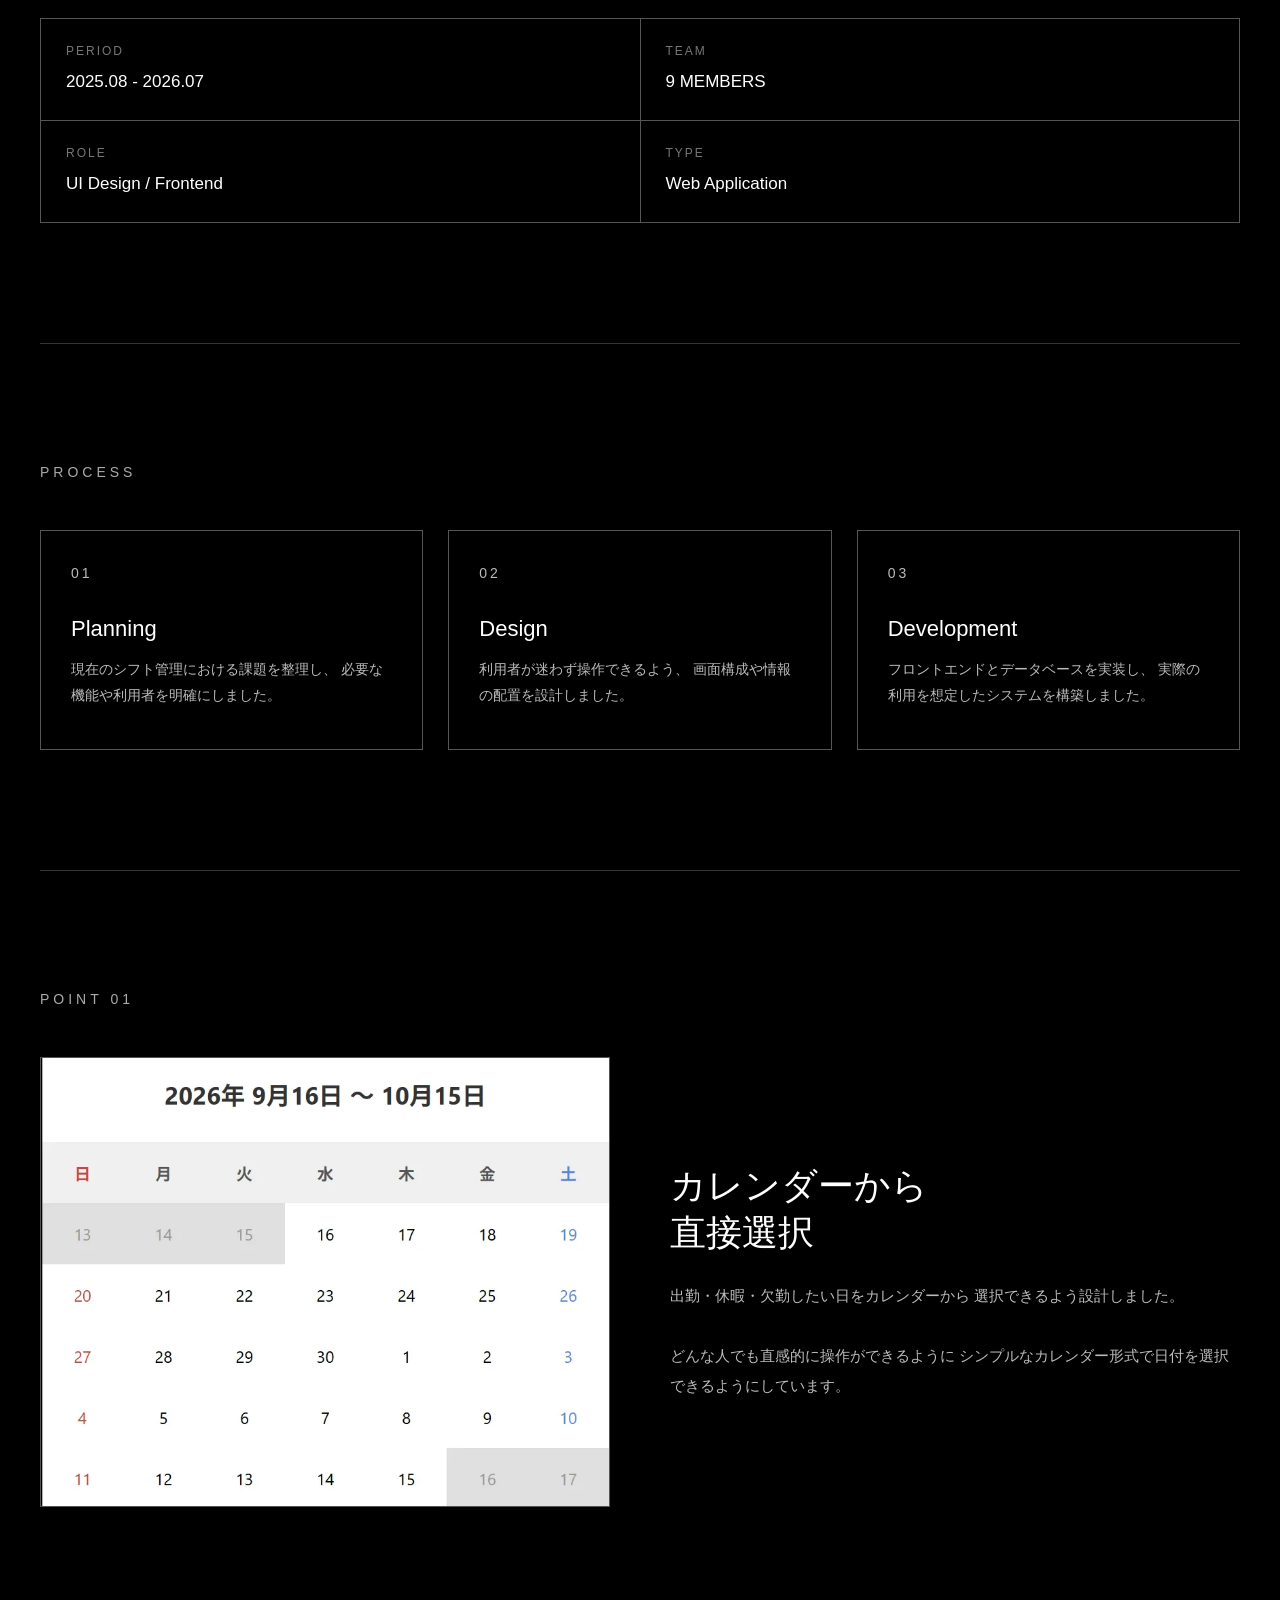
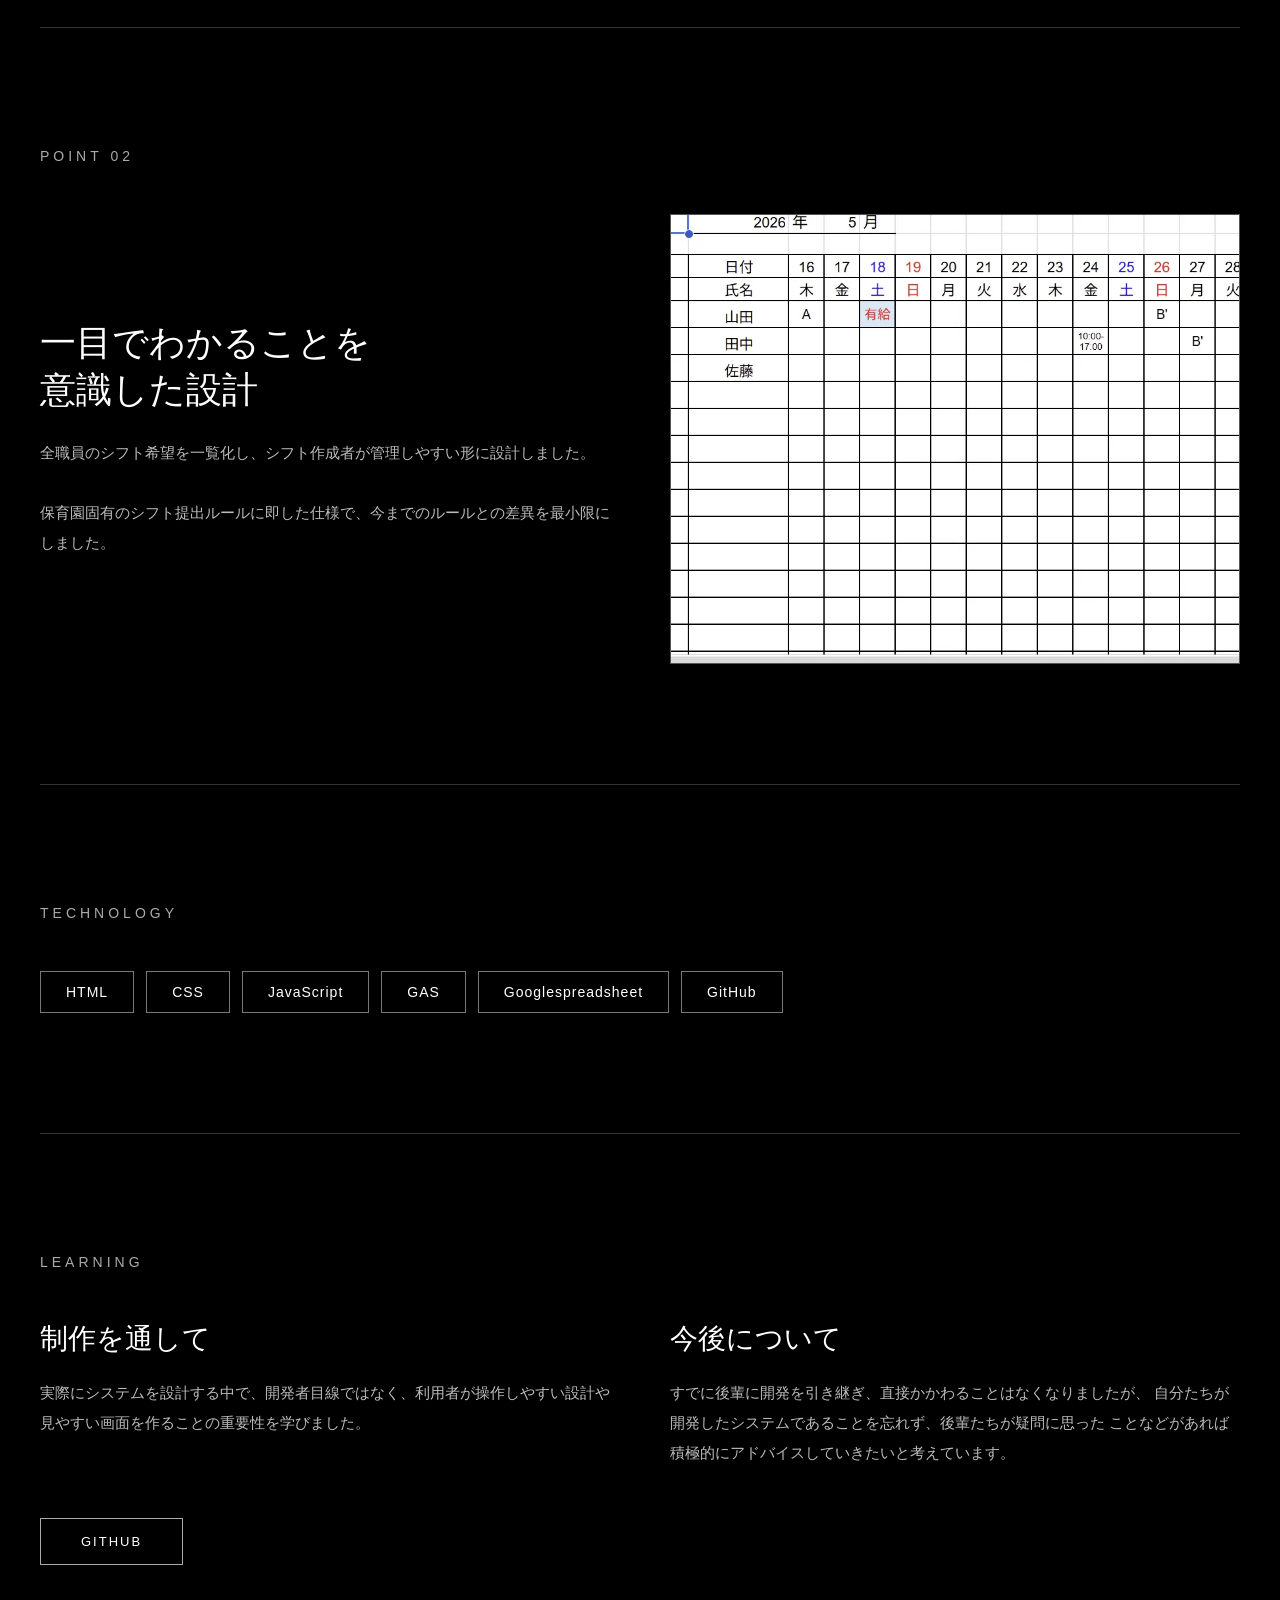
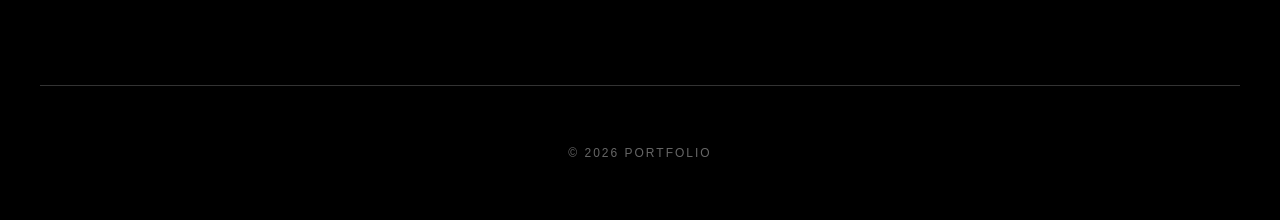
==== commit 3efedf47: "画像をpngからwebPに変換" ====
--- a/work-1.html
+++ b/work-1.html
@@ -483,7 +483,7 @@
 
                 <div class="hero-image">
                     <img
-                        src="images/shift-app-public.png"
+                        src="images/shift-app-public.webp"
                         alt="シフト管理アプリ">
                 </div>
 
@@ -668,7 +668,7 @@
                 <div class="point-image">
 
                     <img
-                        src="images/work-1.png"
+                        src="images/work-1.webp"
                         alt="システム画面">
 
                 </div>
@@ -725,7 +725,7 @@
                 <div class="point-image">
 
                     <img
-                        src="images/work-2.png"
+                        src="images/work-2.webp"
                         alt="データベース設計">
 
                 </div>
